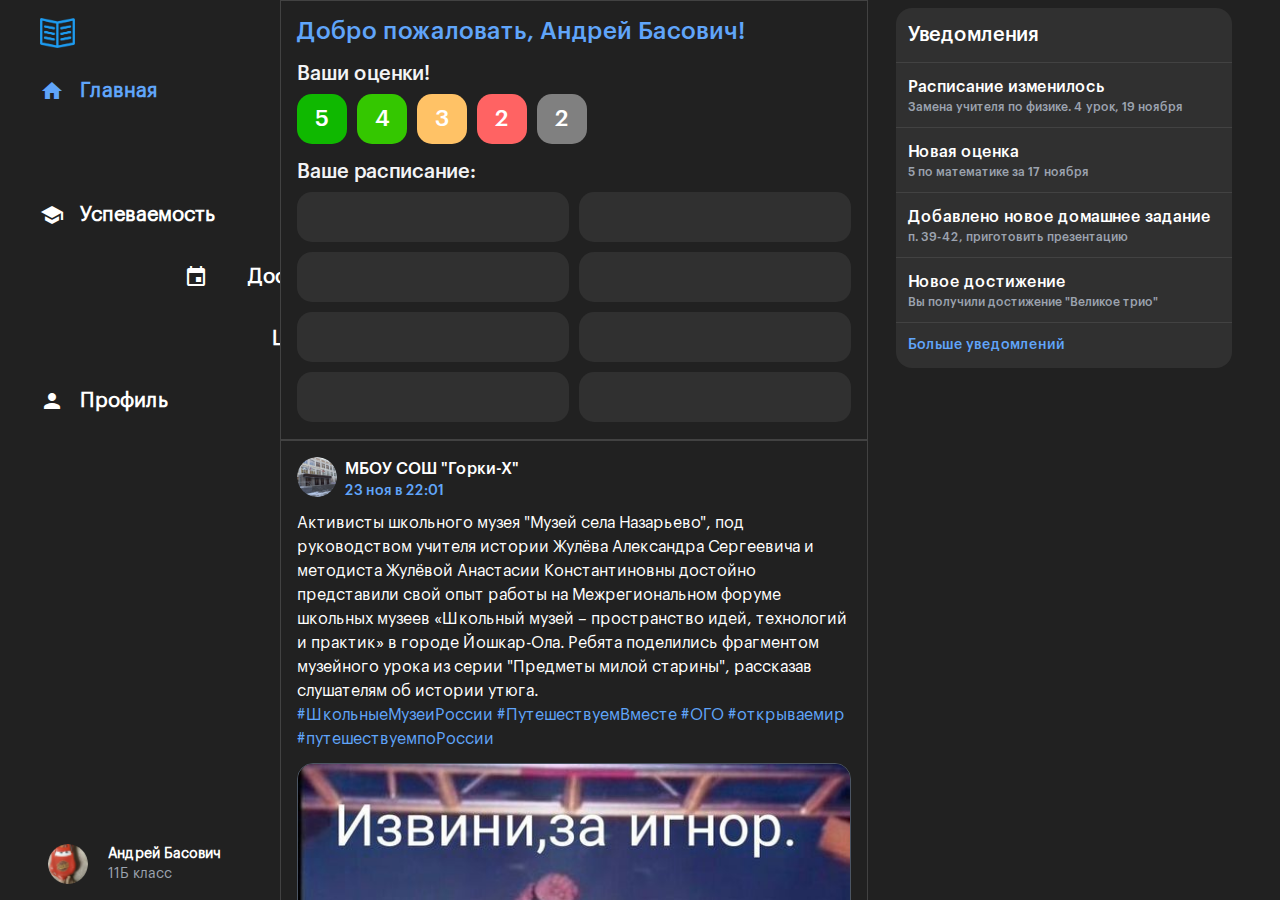
==== index.html @ d778cf20 "Add files via upload" ====
<!DOCTYPE html>
<html lang="en" class="dark">

<head>
  <meta charset="UTF-8">
  <meta http-equiv="X-UA-Compatible" content="IE=edge">
  <meta name="viewport" content="width=device-width, initial-scale=1.0">
  <title>Школьный портал</title>
  <link rel="stylesheet" href="https://cdnjs.cloudflare.com/ajax/libs/font-awesome/6.1.2/css/all.min.css"
    integrity="sha512-1sCRPdkRXhBV2PBLUdRb4tMg1w2YPf37qatUFeS7zlBy7jJI8Lf4VHwWfZZfpXtYSLy85pkm9GaYVYMfw5BC1A=="
    crossorigin="anonymous" referrerpolicy="no-referrer" />
    <link rel="stylesheet" href="dist.css">
    <link rel="stylesheet" href="style.css">
    <link rel="preconnect" href="https://fonts.googleapis.com">
    <link href="https://fonts.googleapis.com/icon?family=Material+Icons" rel="stylesheet" />
<link rel="preconnect" href="https://fonts.gstatic.com" crossorigin>
<link href="https://fonts.googleapis.com/css2?family=Montserrat:ital,wght@0,100..900;1,100..900&display=swap" rel="stylesheet">
</head>

<body class="bg-white dark:bg-dim-900">
  <!-- Container -->
  <div class="container mx-auto h-screen flex xl:max-w-[1200px]">
    <!-- Left -->
    <div class="xl:w-1/5 w-20 h-full flex flex-col xl:pr-4 fontsize20 font-r">
      <!-- Logo -->
      <a href="" class="link-active  my-2">
        <img src="images/LogoSchool.png" class="logotypeschool"></img>
      </a>
      <!-- Nav -->
      <nav class="mt-5">
        <a href="" class="link-active mb-8">
          <span class="material-icons"> home </span>
          <span class="icon">Главная</span>
        </a>
        <a href="" class="link mb-8">
          <span class="material-icons">
            calendar_month
            </span>
          <span class="icon">Расписание</span>
        </a>
        <a href="" class="link mb-8">
          <span class="material-icons"> school </span>
          <span class="icon">Успеваемость</span>
        </a>
        <a href="" class="link mb-8">
          <span class="material-icons">
            emoji_events
            </span>
          <span class="icon">Достижения</span>
        </a>
        <a href="" class="link mb-8">
          <span class="material-icons">
            apartment
            </span>
          <span class="icon">Школа</span>
        </a>
        <a href="" class="link mb-8">
          <span class="material-icons">
            person
            </span>
          <span class="icon">Профиль</span>
        </a>
      </nav>
      <!-- User -->
      <div class="w-14 xl:w-full mx-auto mt-auto flex  justify-between mb-2 rounded-full p-2 cursor-pointer ">
        <img class="w-10 h-10 rounded-full"
          src="images/Лого типа.png" alt="" />
        <div class="hidden xl:flex flex-col">
          <h4 class="text-gray-800 dark:text-white font-bold text-sm">Андрей Басович</h4>
          <p class="text-gray-400 text-sm">11Б класс     </p>
        </div>

        <i class="fa-solid fa-chevron-down text-xs hidden xl:flex items-center xl:ml-4  text-gray-800 dark:text-white">
        </i>

      </div>
    </div>
    <!-- End Left -->
    <!-- Middle -->
    <div class="w-full xl:w-1/2 h-screen overflow-y-auto">
      <!-- Sticky Header -->
      <div
        class=" justify-between items-center border px-4 py-3 top-0 bg-white dark:bg-dim-900  border-gray-200 dark:border-gray-200">
        <h4 class="text-gray-800 fontsize24 text-blue-400">
          Добро пожаловать, Андрей Басович!
        </h4>
        <h4 class="text-gray-800 dark:text-gray-100 yourgrades fontsize20">
          Ваши оценки!
        </h4>
        <div class="grades">
          <div class="rectangle-1">5</div>  
          <div class="rectangle-2">4</div>  
          <div class="rectangle-3">3</div>
          <div class="rectangle-4">2</div>
          <div class="rectangle-5">2</div>
        </div>
        <div class="yourrasp dark:text-gray-100 fontsize20">
          <h3 class="yourscedule">Ваше расписание:</h3>
          <div class="raspcontainer">
            <div class="flex cons">
              <div class="rasp"></div>
              <div class="rasp"></div>
            </div>
            <div class="flex cons">
              <div class="rasp"></div>
              <div class="rasp"></div>
            </div>
            <div class="flex cons">
              <div class="rasp"></div>
              <div class="rasp"></div>
            </div>
            <div class="flex cons">
              <div class="rasp"></div>
              <div class="rasp"></div>
            </div>
          </div>
        </div>
      </div>
      <!-- Tweet Box -->
      <!-- Show tweets -->
      <!-- Tweet -->
    
      <div class="border border-gray-200 dark:border-dim-200 cursor-pointer pb-4">
        <div class="flex p-4 pb-0">
          <img class="h-10 w-10 rounded-full "
              src="images/Лого школы.png" alt="" />
          <div>
            <p class="ml-2 font-m text-gray-800 dark:text-white">
              МБОУ СОШ "Горки-Х"
            <p class="ml-2 text-sm leading-5 text-blue-400">
              23 ноя в 22:01
            </p>
        </div>
        </div>
        <div class="pl-8 pr-4 postpaddingtop">
          <p class=" w-auto font-r text-gray-800 dark:text-white fontsize16 ">
            Активисты школьного музея "Музей села Назарьево", под руководством учителя истории Жулёва Александра Сергеевича и методиста Жулёвой Анастасии Константиновны достойно представили свой опыт работы на Межрегиональном форуме школьных музеев 
            «Школьный музей – пространство идей,  
            технологий и практик» в городе 
            Йошкар-Ола. Ребята поделились фрагментом музейного урока из серии "Предметы милой старины", рассказав слушателям об истории утюга. <br />
            
            <a href="#" class="text-blue-400">#ШкольныеМузеиРоссии #ПутешествуемВместе #ОГО #открываемир #путешествуемпоРоссии
            </a>
            <br />
          </p>
          <img class="rounded-2xl border border-gray-600 my-3 mr-2 w-full"
            src="images/f646badcb6a0fbba54b7467636c21732.jpg"
            alt="" />
          <div class="flex items-center w-full justify-between">
            <div
              class=" flex items-center dark:text-white text-xs text-gray-400  hover:text-blue-400 dark:hover:text-blue-400">
              <i class="fa-solid fa-comment mr-2 text-lg"></i>
              123
            </div>
            <div
              class=" flex items-center dark:text-white text-xs text-gray-400 hover:text-green-400 dark:hover:text-green-400  ">
              <i class="fa-solid fa-retweet mr-2 text-lg"></i>
              3 723
            </div>
            <div
              class=" flex items-center dark:text-white text-xs text-gray-400 hover:text-red-600 dark:hover:text-red-600">
              <i class="fa-solid fa-heart mr-2 text-lg"></i>
              15 304
            </div>
            <div
              class=" flex items-center dark:text-white text-xs text-gray-400  hover:text-blue-400 dark:hover:text-blue-400">
              <i class="fa-solid fa-share mr-2 text-lg"></i>
            </div>
          </div>
        </div>
      </div>

      <div class="border border-gray-200 dark:border-dim-200 cursor-pointer pb-4">
        <div class="flex p-4 pb-0">
          <img class="h-10 w-10 rounded-full "
              src="images/Лого школы.png" alt="" />
          <div>
            <p class="ml-2 font-m text-gray-800 dark:text-white">
              МБОУ СОШ "Горки-Х"
            <p class="ml-2 text-sm leading-5 text-blue-400">
              23 ноя в 22:01
            </p>
        </div>
        </div>
        <div class="pl-8 pr-4 postpaddingtop">
          <p class=" w-auto font-r text-gray-800 dark:text-white fontsize14 ">
            Активисты школьного музея "Музей села Назарьево", под руководством учителя истории Жулёва Александра Сергеевича и методиста Жулёвой Анастасии Константиновны достойно представили свой опыт работы на Межрегиональном форуме школьных музеев 
            «Школьный музей – пространство идей,  
            технологий и практик» в городе 
            Йошкар-Ола. Ребята поделились фрагментом музейного урока из серии "Предметы милой старины", рассказав слушателям об истории утюга. <br />
            
            <a href="#" class="text-blue-400">#ШкольныеМузеиРоссии #ПутешествуемВместе #ОГО #открываемир #путешествуемпоРоссии
            </a>
            <br />
          </p>
          <img class="rounded-2xl border border-gray-600 my-3 mr-2 w-full"
            src="images/f646badcb6a0fbba54b7467636c21732.jpg"
            alt="" />
          <div class="flex items-center w-full justify-between">
            <div
              class=" flex items-center dark:text-white text-xs text-gray-400  hover:text-blue-400 dark:hover:text-blue-400">
              <i class="fa-solid fa-comment mr-2 text-lg"></i>
              123
            </div>
            <div
              class=" flex items-center dark:text-white text-xs text-gray-400 hover:text-green-400 dark:hover:text-green-400  ">
              <i class="fa-solid fa-retweet mr-2 text-lg"></i>
              3 723
            </div>
            <div
              class=" flex items-center dark:text-white text-xs text-gray-400 hover:text-red-600 dark:hover:text-red-600">
              <i class="fa-solid fa-heart mr-2 text-lg"></i>
              15 304
            </div>
            <div
              class=" flex items-center dark:text-white text-xs text-gray-400  hover:text-blue-400 dark:hover:text-blue-400">
              <i class="fa-solid fa-share mr-2 text-lg"></i>
            </div>
          </div>
        </div>
      </div>
    
      <!-- Spinner -->
      <div class=" p-4 border border-gray-200 dark:border-gray-200">
        <svg class="w-8 h-8 mx-auto animate-spin-fast ">
          <circle cx="16" cy="16" fill="none" r="14" stroke-width="4" style="stroke: rgb(29, 161, 242); opacity: 0.2">
          </circle>
          <circle cx="16" cy="16" fill="none" r="14" stroke-width="4" style="
                  stroke: rgb(29, 161, 242);
                  stroke-dasharray: 80;
                  stroke-dashoffset: 60;">
          </circle>
        </svg>
      </div>
    </div>

    <!-- Right -->
    <div class="hidden w-[30%] xl:block marginuve ">
      <!-- Search -->
      <div class="bg-gray-50 dark:bg-dim-700 rounded-2xl m-2">
        <h3 class="text-gray-900 dark:text-white font-m p-3 border-b border-gray-200 dark:border-dim-200 fontsize20">
          Уведомления
        </h3>
        <div class="p-3 border-b border-gray-200 dark:border-dim-200">
          <h4 class="font-m text-gray-800 dark:text-white">
            Расписание изменилось
          </h4>
          <p class="text-xs text-gray-400">Замена учителя по физике. 4 урок, 19 ноября</p>
        </div>
        <div class="p-3 border-b border-gray-200 dark:border-dim-200">
          <h4 class="font-m text-gray-800 dark:text-white">
            Новая оценка
          </h4>
          <p class="text-xs text-gray-400">5 по математике за 17 ноября</p>
        </div>
        <div class="p-3 border-b border-gray-200 dark:border-dim-200">
          <h4 class="font-m text-gray-800 dark:text-white">
            Добавлено новое домашнее задание
          </h4>
          <p class="text-xs text-gray-400">п. 39-42, приготовить презентацию</p>
        </div>
        <div class="p-3 border-b border-gray-200 dark:border-dim-200">
          <h4 class="font-m text-gray-800 dark:text-white">
            Новое достижение
          </h4>
          <p class="text-xs text-gray-400">Вы получили достижение "Великое трио"</p>
        </div>
        <div class="text-blue-400 fontsize14 p-3 cursor-pointer">
          Больше уведомлений
        </div>
      </div>
      <!-- Who to follow  -->
      
    </div>

  </div>
</body>

</html>
---- dist.css ----
/*
! tailwindcss v3.1.8 | MIT License | https://tailwindcss.com
*/

/*
1. Prevent padding and border from affecting element width. (https://github.com/mozdevs/cssremedy/issues/4)
2. Allow adding a border to an element by just adding a border-width. (https://github.com/tailwindcss/tailwindcss/pull/116)
*/

*,
::before,
::after {
  box-sizing: border-box;
  /* 1 */
  border-width: 0;
  /* 2 */
  border-style: solid;
  /* 2 */
  border-color: #e5e7eb;
  /* 2 */
}

::before,
::after {
  --tw-content: '';
}

/*
1. Use a consistent sensible line-height in all browsers.
2. Prevent adjustments of font size after orientation changes in iOS.
3. Use a more readable tab size.
4. Use the user's configured `sans` font-family by default.
*/
@font-face {
  font-family: GraphikLCG-Medium; /* Гарнитура шрифта */
  src: url(fonts/GraphikLCG-Medium.ttf);
}
@font-face {
  font-family: GraphikLCG-Regular; /* Гарнитура шрифта */
  src: url(fonts/GraphikLCG-Regular.ttf);
}
@font-face {
  font-family: GraphikLCG-Light; /* Гарнитура шрифта */
  src: url(fonts/GraphikLCG-Light.ttf);
}
@font-face {
  font-family: GraphikLCG-Bold; /* Гарнитура шрифта */
  src: url(fonts/GraphikLCG-Bold.ttf);
}

.font-b {
  font-family: GraphikLCG-Bold;
}
.font-l {
  font-family: GraphikLCG-Light;
}
.font-m {
  font-family: GraphikLCG-Medium;
}
.font-r {
  font-family: GraphikLCG-Regular;
}


html {
  line-height: 1.5;
  /* 1 */
  -webkit-text-size-adjust: 100%;
  /* 2 */
  -moz-tab-size: 4;
  /* 3 */
  -o-tab-size: 4;
     tab-size: 4;
  /* 3 */
  font-family: GraphikLCG-Medium;
  /* 4 */
}

/*
1. Remove the margin in all browsers.
2. Inherit line-height from `html` so users can set them as a class directly on the `html` element.
*/

body {
  margin: 0;
  /* 1 */
  line-height: inherit;
  /* 2 */
}

/*
1. Add the correct height in Firefox.
2. Correct the inheritance of border color in Firefox. (https://bugzilla.mozilla.org/show_bug.cgi?id=190655)
3. Ensure horizontal rules are visible by default.
*/

hr {
  height: 0;
  /* 1 */
  color: inherit;
  /* 2 */
  border-top-width: 1px;
  /* 3 */
}

/*
Add the correct text decoration in Chrome, Edge, and Safari.
*/

abbr:where([title]) {
  -webkit-text-decoration: underline dotted;
          text-decoration: underline dotted;
}

/*
Remove the default font size and weight for headings.
*/

h1,
h2,
h3,
h4,
h5,
h6 {
  font-size: inherit;
  font-weight: inherit;
}

/*
Reset links to optimize for opt-in styling instead of opt-out.
*/

a {
  color: inherit;
  text-decoration: inherit;
}

/*
Add the correct font weight in Edge and Safari.
*/

b,
strong {
  font-weight: bolder;
}

/*
1. Use the user's configured `mono` font family by default.
2. Correct the odd `em` font sizing in all browsers.
*/

code,
kbd,
samp,
pre {
  font-family: ui-monospace, SFMono-Regular, Menlo, Monaco, Consolas, "Liberation Mono", "Courier New", monospace;
  /* 1 */
  font-size: 1em;
  /* 2 */
}

/*
Add the correct font size in all browsers.
*/

small {
  font-size: 80%;
}

/*
Prevent `sub` and `sup` elements from affecting the line height in all browsers.
*/

sub,
sup {
  font-size: 75%;
  line-height: 0;
  position: relative;
  vertical-align: baseline;
}

sub {
  bottom: -0.25em;
}

sup {
  top: -0.5em;
}

/*
1. Remove text indentation from table contents in Chrome and Safari. (https://bugs.chromium.org/p/chromium/issues/detail?id=999088, https://bugs.webkit.org/show_bug.cgi?id=201297)
2. Correct table border color inheritance in all Chrome and Safari. (https://bugs.chromium.org/p/chromium/issues/detail?id=935729, https://bugs.webkit.org/show_bug.cgi?id=195016)
3. Remove gaps between table borders by default.
*/

table {
  text-indent: 0;
  /* 1 */
  border-color: inherit;
  /* 2 */
  border-collapse: collapse;
  /* 3 */
}

/*
1. Change the font styles in all browsers.
2. Remove the margin in Firefox and Safari.
3. Remove default padding in all browsers.
*/

button,
input,
optgroup,
select,
textarea {
  font-family: inherit;
  /* 1 */
  font-size: 100%;
  /* 1 */
  font-weight: inherit;
  /* 1 */
  line-height: inherit;
  /* 1 */
  color: inherit;
  /* 1 */
  margin: 0;
  /* 2 */
  padding: 0;
  /* 3 */
}

/*
Remove the inheritance of text transform in Edge and Firefox.
*/

button,
select {
  text-transform: none;
}

/*
1. Correct the inability to style clickable types in iOS and Safari.
2. Remove default button styles.
*/

button,
[type='button'],
[type='reset'],
[type='submit'] {
  -webkit-appearance: button;
  /* 1 */
  background-color: transparent;
  /* 2 */
  background-image: none;
  /* 2 */
}

/*
Use the modern Firefox focus style for all focusable elements.
*/

:-moz-focusring {
  outline: auto;
}

/*
Remove the additional `:invalid` styles in Firefox. (https://github.com/mozilla/gecko-dev/blob/2f9eacd9d3d995c937b4251a5557d95d494c9be1/layout/style/res/forms.css#L728-L737)
*/

:-moz-ui-invalid {
  box-shadow: none;
}

/*
Add the correct vertical alignment in Chrome and Firefox.
*/

progress {
  vertical-align: baseline;
}

/*
Correct the cursor style of increment and decrement buttons in Safari.
*/

::-webkit-inner-spin-button,
::-webkit-outer-spin-button {
  height: auto;
}

/*
1. Correct the odd appearance in Chrome and Safari.
2. Correct the outline style in Safari.
*/

[type='search'] {
  -webkit-appearance: textfield;
  /* 1 */
  outline-offset: -2px;
  /* 2 */
}

/*
Remove the inner padding in Chrome and Safari on macOS.
*/

::-webkit-search-decoration {
  -webkit-appearance: none;
}

/*
1. Correct the inability to style clickable types in iOS and Safari.
2. Change font properties to `inherit` in Safari.
*/

::-webkit-file-upload-button {
  -webkit-appearance: button;
  /* 1 */
  font: inherit;
  /* 2 */
}

/*
Add the correct display in Chrome and Safari.
*/

summary {
  display: list-item;
}

/*
Removes the default spacing and border for appropriate elements.
*/

blockquote,
dl,
dd,
h1,
h2,
h3,
h4,
h5,
h6,
hr,
figure,
p,
pre {
  margin: 0;
}

fieldset {
  margin: 0;
  padding: 0;
}

legend {
  padding: 0;
}

ol,
ul,
menu {
  list-style: none;
  margin: 0;
  padding: 0;
}

/*
Prevent resizing textareas horizontally by default.
*/

textarea {
  resize: vertical;
}

/*
1. Reset the default placeholder opacity in Firefox. (https://github.com/tailwindlabs/tailwindcss/issues/3300)
2. Set the default placeholder color to the user's configured gray 400 color.
*/

input::-moz-placeholder, textarea::-moz-placeholder {
  opacity: 1;
  /* 1 */
  color: #9ca3af;
  /* 2 */
}

input::placeholder,
textarea::placeholder {
  opacity: 1;
  /* 1 */
  color: #9ca3af;
  /* 2 */
}

/*
Set the default cursor for buttons.
*/

button,
[role="button"] {
  cursor: pointer;
}

/*
Make sure disabled buttons don't get the pointer cursor.
*/

:disabled {
  cursor: default;
}

/*
1. Make replaced elements `display: block` by default. (https://github.com/mozdevs/cssremedy/issues/14)
2. Add `vertical-align: middle` to align replaced elements more sensibly by default. (https://github.com/jensimmons/cssremedy/issues/14#issuecomment-634934210)
   This can trigger a poorly considered lint error in some tools but is included by design.
*/

img,
svg,
video,
canvas,
audio,
iframe,
embed,
object {
  display: block;
  /* 1 */
  vertical-align: middle;
  /* 2 */
}

/*
Constrain images and videos to the parent width and preserve their intrinsic aspect ratio. (https://github.com/mozdevs/cssremedy/issues/14)
*/

img,
video {
  max-width: 100%;
  height: auto;
}

*, ::before, ::after {
  --tw-border-spacing-x: 0;
  --tw-border-spacing-y: 0;
  --tw-translate-x: 0;
  --tw-translate-y: 0;
  --tw-rotate: 0;
  --tw-skew-x: 0;
  --tw-skew-y: 0;
  --tw-scale-x: 1;
  --tw-scale-y: 1;
  --tw-pan-x:  ;
  --tw-pan-y:  ;
  --tw-pinch-zoom:  ;
  --tw-scroll-snap-strictness: proximity;
  --tw-ordinal:  ;
  --tw-slashed-zero:  ;
  --tw-numeric-figure:  ;
  --tw-numeric-spacing:  ;
  --tw-numeric-fraction:  ;
  --tw-ring-inset:  ;
  --tw-ring-offset-width: 0px;
  --tw-ring-offset-color: #fff;
  --tw-ring-color: rgb(59 130 246 / 0.5);
  --tw-ring-offset-shadow: 0 0 #0000;
  --tw-ring-shadow: 0 0 #0000;
  --tw-shadow: 0 0 #0000;
  --tw-shadow-colored: 0 0 #0000;
  --tw-blur:  ;
  --tw-brightness:  ;
  --tw-contrast:  ;
  --tw-grayscale:  ;
  --tw-hue-rotate:  ;
  --tw-invert:  ;
  --tw-saturate:  ;
  --tw-sepia:  ;
  --tw-drop-shadow:  ;
  --tw-backdrop-blur:  ;
  --tw-backdrop-brightness:  ;
  --tw-backdrop-contrast:  ;
  --tw-backdrop-grayscale:  ;
  --tw-backdrop-hue-rotate:  ;
  --tw-backdrop-invert:  ;
  --tw-backdrop-opacity:  ;
  --tw-backdrop-saturate:  ;
  --tw-backdrop-sepia:  ;
}

::-webkit-backdrop {
  --tw-border-spacing-x: 0;
  --tw-border-spacing-y: 0;
  --tw-translate-x: 0;
  --tw-translate-y: 0;
  --tw-rotate: 0;
  --tw-skew-x: 0;
  --tw-skew-y: 0;
  --tw-scale-x: 1;
  --tw-scale-y: 1;
  --tw-pan-x:  ;
  --tw-pan-y:  ;
  --tw-pinch-zoom:  ;
  --tw-scroll-snap-strictness: proximity;
  --tw-ordinal:  ;
  --tw-slashed-zero:  ;
  --tw-numeric-figure:  ;
  --tw-numeric-spacing:  ;
  --tw-numeric-fraction:  ;
  --tw-ring-inset:  ;
  --tw-ring-offset-width: 0px;
  --tw-ring-offset-color: #fff;
  --tw-ring-color: rgb(59 130 246 / 0.5);
  --tw-ring-offset-shadow: 0 0 #0000;
  --tw-ring-shadow: 0 0 #0000;
  --tw-shadow: 0 0 #0000;
  --tw-shadow-colored: 0 0 #0000;
  --tw-blur:  ;
  --tw-brightness:  ;
  --tw-contrast:  ;
  --tw-grayscale:  ;
  --tw-hue-rotate:  ;
  --tw-invert:  ;
  --tw-saturate:  ;
  --tw-sepia:  ;
  --tw-drop-shadow:  ;
  --tw-backdrop-blur:  ;
  --tw-backdrop-brightness:  ;
  --tw-backdrop-contrast:  ;
  --tw-backdrop-grayscale:  ;
  --tw-backdrop-hue-rotate:  ;
  --tw-backdrop-invert:  ;
  --tw-backdrop-opacity:  ;
  --tw-backdrop-saturate:  ;
  --tw-backdrop-sepia:  ;
}

::backdrop {
  --tw-border-spacing-x: 0;
  --tw-border-spacing-y: 0;
  --tw-translate-x: 0;
  --tw-translate-y: 0;
  --tw-rotate: 0;
  --tw-skew-x: 0;
  --tw-skew-y: 0;
  --tw-scale-x: 1;
  --tw-scale-y: 1;
  --tw-pan-x:  ;
  --tw-pan-y:  ;
  --tw-pinch-zoom:  ;
  --tw-scroll-snap-strictness: proximity;
  --tw-ordinal:  ;
  --tw-slashed-zero:  ;
  --tw-numeric-figure:  ;
  --tw-numeric-spacing:  ;
  --tw-numeric-fraction:  ;
  --tw-ring-inset:  ;
  --tw-ring-offset-width: 0px;
  --tw-ring-offset-color: #fff;
  --tw-ring-color: rgb(59 130 246 / 0.5);
  --tw-ring-offset-shadow: 0 0 #0000;
  --tw-ring-shadow: 0 0 #0000;
  --tw-shadow: 0 0 #0000;
  --tw-shadow-colored: 0 0 #0000;
  --tw-blur:  ;
  --tw-brightness:  ;
  --tw-contrast:  ;
  --tw-grayscale:  ;
  --tw-hue-rotate:  ;
  --tw-invert:  ;
  --tw-saturate:  ;
  --tw-sepia:  ;
  --tw-drop-shadow:  ;
  --tw-backdrop-blur:  ;
  --tw-backdrop-brightness:  ;
  --tw-backdrop-contrast:  ;
  --tw-backdrop-grayscale:  ;
  --tw-backdrop-hue-rotate:  ;
  --tw-backdrop-invert:  ;
  --tw-backdrop-opacity:  ;
  --tw-backdrop-saturate:  ;
  --tw-backdrop-sepia:  ;
}

.container {
  width: 100%;
}

@media (min-width: 640px) {
  .container {
    max-width: 640px;
  }
}

@media (min-width: 768px) {
  .container {
    max-width: 768px;
  }
}

@media (min-width: 1024px) {
  .container {
    max-width: 1024px;
  }
}

@media (min-width: 1280px) {
  .container {
    max-width: 1280px;
  }
}

@media (min-width: 1536px) {
  .container {
    max-width: 1536px;
  }
}

.link-active {
  display: flex;
  align-items: center;
  justify-content: center;
  --tw-text-opacity: 1;
  color: rgb(96 165 250 / var(--tw-text-opacity));
}

@media (min-width: 1280px) {
  .link-active {
    justify-content: flex-start;
  }
}

.link {
  display: flex;
  align-items: center;
  justify-content: center;
  --tw-text-opacity: 1;
  color: rgb(31 41 55 / var(--tw-text-opacity));
  transition-property: color, background-color, border-color, fill, stroke, opacity, box-shadow, transform, filter, -webkit-text-decoration-color, -webkit-backdrop-filter;
  transition-property: color, background-color, border-color, text-decoration-color, fill, stroke, opacity, box-shadow, transform, filter, backdrop-filter;
  transition-property: color, background-color, border-color, text-decoration-color, fill, stroke, opacity, box-shadow, transform, filter, backdrop-filter, -webkit-text-decoration-color, -webkit-backdrop-filter;
  transition-duration: 300ms;
  transition-timing-function: cubic-bezier(0.4, 0, 0.2, 1);
}

.link:hover {
  --tw-text-opacity: 1;
  color: rgb(96 165 250 / var(--tw-text-opacity));
}

.dark .link {
  --tw-text-opacity: 1;
  color: rgb(255 255 255 / var(--tw-text-opacity));
}

.dark .link:hover {
  --tw-text-opacity: 1;
  color: rgb(96 165 250 / var(--tw-text-opacity));
}

@media (min-width: 1280px) {
  .link {
    justify-content: flex-start;
  }
}

.icon {
  display: none;
  font-weight: 700;
}

@media (min-width: 1280px) {
  .icon {
    margin-left: 1rem;
    display: block;
  }
}

.absolute {
  position: absolute;
}

.relative {
  position: relative;
}

.sticky {
  position: -webkit-sticky;
  position: sticky;
}

.top-0 {
  top: 0px;
}

.left-4 {
  left: 1rem;
}

.top-1\/2 {
  top: 50%;
}

.m-2 {
  margin: 0.5rem;
}

.mx-auto {
  margin-left: auto;
  margin-right: auto;
}

.my-2 {
  margin-top: 0.5rem;
  margin-bottom: 0.5rem;
}

.my-3 {
  margin-top: 0.75rem;
  margin-bottom: 0.75rem;
}

.mt-5 {
  margin-top: 1.25rem;
}

.mb-8 {
  margin-bottom: 2rem;
}

.mt-auto {
  margin-top: auto;
}

.mb-2 {
  margin-bottom: 0.5rem;
}

.ml-auto {
  margin-left: auto;
}

.mr-1 {
  margin-right: 0.25rem;
}

.ml-2 {
  margin-left: 0.5rem;
}

.ml-1 {
  margin-left: 0.25rem;
}

.mr-2 {
  margin-right: 0.5rem;
}

.mb-5 {
  margin-bottom: 1.25rem;
}

.block {
  display: block;
}

.flex {
  display: flex;
}

.hidden {
  display: none;
}

.h-screen {
  height: 100vh;
}

.h-full {
  height: 100%;
}

.h-11 {
  height: 2.75rem;
}

.h-10 {
  height: 2.5rem;
}

.h-16 {
  height: 4rem;
}

.h-9 {
  height: 2.25rem;
}

.h-8 {
  height: 2rem;
}

.h-12 {
  height: 3rem;
}

.h-4 {
  height: 1rem;
}

.w-20 {
  width: 5rem;
}

.w-11 {
  width: 2.75rem;
}

.w-14 {
  width: 3.5rem;
}

.w-10 {
  width: 2.5rem;
}

.w-full {
  width: 100%;
}

.w-9 {
  width: 2.25rem;
}

.w-auto {
  width: auto;
}

.w-8 {
  width: 2rem;
}

.w-\[30\%\] {
  width: 30%;
}

.w-12 {
  width: 3rem;
}

.w-5\/6 {
  width: 83.333333%;
}

.w-3\/4 {
  width: 75%;
}

.w-4\/6 {
  width: 66.666667%;
}

.flex-1 {
  flex: 1 1 0%;
}

.flex-shrink-0 {
  flex-shrink: 0;
}

.shrink-0 {
  flex-shrink: 0;
}

.-translate-y-1\/2 {
  --tw-translate-y: -50%;
  transform: translate(var(--tw-translate-x), var(--tw-translate-y)) rotate(var(--tw-rotate)) skewX(var(--tw-skew-x)) skewY(var(--tw-skew-y)) scaleX(var(--tw-scale-x)) scaleY(var(--tw-scale-y));
}

@-webkit-keyframes spin {
  to {
    transform: rotate(360deg);
  }
}

@keyframes spin {
  to {
    transform: rotate(360deg);
  }
}

.animate-spin-fast {
  -webkit-animation: spin 0.5s linear infinite;
          animation: spin 0.5s linear infinite;
}

@-webkit-keyframes pulse {
  50% {
    opacity: .5;
  }
}

@keyframes pulse {
  50% {
    opacity: .5;
  }
}

.animate-pulse {
  -webkit-animation: pulse 2s cubic-bezier(0.4, 0, 0.6, 1) infinite;
          animation: pulse 2s cubic-bezier(0.4, 0, 0.6, 1) infinite;
}

.cursor-pointer {
  cursor: pointer;
}

.resize-none {
  resize: none;
}

.flex-col {
  flex-direction: column;
}

.items-center {
  align-items: center;
}

.justify-center {
  justify-content: center;
}

.justify-between {
  justify-content: space-between;
}

.gap-x-4 {
  -moz-column-gap: 1rem;
       column-gap: 1rem;
}

.space-y-2 > :not([hidden]) ~ :not([hidden]) {
  --tw-space-y-reverse: 0;
  margin-top: calc(0.5rem * calc(1 - var(--tw-space-y-reverse)));
  margin-bottom: calc(0.5rem * var(--tw-space-y-reverse));
}

.overflow-y-auto {
  overflow-y: auto;
}

.rounded-full {
  border-radius: 9999px;
}

.rounded-2xl {
  border-radius: 1rem;
}

.rounded {
  border-radius: 0.25rem;
}

.border {
  border-width: 1px;
}

.border-2 {
  border-width: 2px;
}

.border-b {
  border-bottom-width: 1px;
}

.border-t {
  border-top-width: 1px;
}

.border-gray-200 {
  --tw-border-opacity: 1;
  border-color: #424242;
}

.border-gray-600 {
  --tw-border-opacity: 1;
  border-color: rgb(75 85 99 / var(--tw-border-opacity));
}

.border-blue-400 {
  --tw-border-opacity: 1;
  border-color: rgb(96 165 250 / var(--tw-border-opacity));
}

.bg-white {
  --tw-bg-opacity: 1;
  background-color: rgb(255 255 255 / var(--tw-bg-opacity));
}

.bg-blue-400 {
  --tw-bg-opacity: 1;
  background-color: rgb(96 165 250 / var(--tw-bg-opacity));
}

.bg-transparent {
  background-color: transparent;
}

.bg-gray-50 {
  --tw-bg-opacity: 1;
  background-color: rgb(249 250 251 / var(--tw-bg-opacity));
}

.bg-gray-200 {
  --tw-bg-opacity: 1;
  background-color: rgb(229 231 235 / var(--tw-bg-opacity));
}

.bg-gray-400 {
  --tw-bg-opacity: 1;
  background-color: rgb(156 163 175 / var(--tw-bg-opacity));
}

.p-2 {
  padding: 0.5rem;
}

.p-4 {
  padding: 1rem;
}

.p-6 {
  padding: 1.5rem;
}

.p-3 {
  padding: 0.75rem;
}

.p-5 {
  padding: 1.25rem;
}

.px-4 {
  padding-left: 1rem;
  padding-right: 1rem;
}

.py-3 {
  padding-top: 0.75rem;
  padding-bottom: 0.75rem;
}

.px-6 {
  padding-left: 1.5rem;
  padding-right: 1.5rem;
}

.py-4 {
  padding-top: 1rem;
  padding-bottom: 1rem;
}

.py-2 {
  padding-top: 0.5rem;
  padding-bottom: 0.5rem;
}

.py-1 {
  padding-top: 0.25rem;
  padding-bottom: 0.25rem;
}

.pb-3 {
  padding-bottom: 0.75rem;
}

.pb-4 {
  padding-bottom: 1rem;
}

.pb-0 {
  padding-bottom: 0px;
}

.pl-8 {
  padding-left: 1rem;
}

.pr-4 {
  padding-right: 1rem;
}

.pl-12 {
  padding-left: 3rem;
}

.text-center {
  text-align: center;
}

.text-4xl {
  font-size: 2.25rem;
  line-height: 2.5rem;
}

.text-xl {
  font-size: 1.25rem;
  line-height: 1.75rem;
}

.text-sm {
  font-size: 0.875rem;
  line-height: 1.25rem;
}

.text-xs {
  font-size: 0.75rem;
  line-height: 1rem;
}

.text-lg {
  font-size: 1.125rem;
  line-height: 1.75rem;
}

.text-2xl {
  font-size: 1.5rem;
  line-height: 2rem;
}

.font-bold {
  font-weight: 700;
}

.font-medium {
  font-weight: 500;
}

.font-normal {
  font-weight: 400;
}

.leading-5 {
  line-height: 1.25rem;
}

.text-white {
  --tw-text-opacity: 1;
  color: rgb(255 255 255 / var(--tw-text-opacity));
}

.text-gray-800 {
  --tw-text-opacity: 1;
  color: rgb(31 41 55 / var(--tw-text-opacity));
}

.text-gray-400 {
  --tw-text-opacity: 1;
  color: rgb(156 163 175 / var(--tw-text-opacity));
}

.text-blue-400 {
  --tw-text-opacity: 1;
  color: rgb(96 165 250 / var(--tw-text-opacity));
}

.text-gray-900 {
  --tw-text-opacity: 1;
  color: rgb(17 24 39 / var(--tw-text-opacity));
}

.text-gray-500 {
  --tw-text-opacity: 1;
  color: rgb(107 114 128 / var(--tw-text-opacity));
}

.text-gray-600 {
  --tw-text-opacity: 1;
  color: rgb(75 85 99 / var(--tw-text-opacity));
}

.text-gray-100 {
  --tw-text-opacity: 1;
  color: rgb(243 244 246 / var(--tw-text-opacity));
}

/* width */

::-webkit-scrollbar,
  .dark ::-webkit-scrollbar {
  width: 8px;
  height: 8px;
}

/* Track */

::-webkit-scrollbar-track {
  /* border-radius: 100vh; */
  background: #fff;
}

/* Handle */

::-webkit-scrollbar-thumb {
  background: #ccc;
  border: 2px solid #fff;
}

/* Track */

.dark ::-webkit-scrollbar-track {
  background: #374151;
}

/* Handle */

.dark ::-webkit-scrollbar-thumb {
  background: #6b7280;
  border: 2px solid #374151;
}

.hover\:text-blue-400:hover {
  --tw-text-opacity: 1;
  color: rgb(96 165 250 / var(--tw-text-opacity));
}

.hover\:text-green-400:hover {
  --tw-text-opacity: 1;
  color: rgb(74 222 128 / var(--tw-text-opacity));
}

.hover\:text-red-600:hover {
  --tw-text-opacity: 1;
  color: rgb(220 38 38 / var(--tw-text-opacity));
}

.focus\:outline-none:focus {
  outline: 2px solid transparent;
  outline-offset: 2px;
}

.dark .dark\:border-gray-700 {
  --tw-border-opacity: 1;
  border-color: rgb(55 65 81 / var(--tw-border-opacity));
}

.dark .dark\:border-dim-200 {
  --tw-border-opacity: 1;
  border-color: #424242;
}

.dark .dark\:border-dim-400 {
  --tw-border-opacity: 1;
  border-color: rgb(37 51 65 / var(--tw-border-opacity));
}

.dark .dark\:bg-dim-900 {
  --tw-bg-opacity: 1;
  background-color: rgb(33 33 33 / var(--tw-bg-opacity));
}

.dark .dark\:bg-dim-300 {
  --tw-bg-opacity: 1;
  background-color: rgb(32 46 58 / var(--tw-bg-opacity));
}

.dark .dark\:bg-dim-400 {
  --tw-bg-opacity: 1;
  background-color: rgb(37 51 65 / var(--tw-bg-opacity));
}

.dark .dark\:bg-dim-700 {
  --tw-bg-opacity: 1;
  background-color: rgb(48 48 48 / var(--tw-bg-opacity));
}

.dark .dark\:text-white {
  --tw-text-opacity: 1;
  color: rgb(255 255 255 / var(--tw-text-opacity));
}

.dark .dark\:text-gray-100 {
  --tw-text-opacity: 1;
  color: rgb(243 244 246 / var(--tw-text-opacity));
}

.dark .dark\:hover\:text-blue-400:hover {
  --tw-text-opacity: 1;
  color: rgb(96 165 250 / var(--tw-text-opacity));
}

.dark .dark\:hover\:text-green-400:hover {
  --tw-text-opacity: 1;
  color: rgb(74 222 128 / var(--tw-text-opacity));
}

.dark .dark\:hover\:text-red-600:hover {
  --tw-text-opacity: 1;
  color: rgb(220 38 38 / var(--tw-text-opacity));
}

@media (min-width: 1280px) {
  .xl\:ml-0 {
    margin-left: 0px;
  }

  .xl\:ml-4 {
    margin-left: 1rem;
  }

  .xl\:block {
    display: block;
  }

  .xl\:flex {
    display: flex;
  }

  .xl\:hidden {
    display: none;
  }

  .xl\:w-1\/5 {
    width: 20%;
  }

  .xl\:w-full {
    width: 100%;
  }

  .xl\:w-1\/2 {
    width: 50%;
  }

  .xl\:w-48 {
    width: 12rem;
  }

  .xl\:max-w-\[1200px\] {
    max-width: 1200px;
  }

  .xl\:pr-4 {
    padding-right: 1rem;
  }

  .xl\:pl-16 {
    padding-left: 4rem;
  }
}
.logotypeschool {
  width: 35px;
  height: 30px;
  margin-top: 10px;
}
.postpaddingtop {
  padding-top: 10px;
}
.fontsize14 {
  font-size: 14px;
}
.fontsize20 {
  font-size: 20px;
}
.fontsize16 {
  font-size: 16px;
}
.fontsize24 {
  font-size: 24px;
}
.fontsize12 {
  font-size: 12px;
}
.flexwrap {
  flex-direction: column;
}
.grades {
  display: flex;
  gap: 10px;
  vertical-align: middle;
  color: white;
  line-height: 50px;
  text-align: center;
  font-size: 23px;
}

/* стили прямоугольников */
.rectangle-1 {
  background-color: #0FB800;
  height: 50px;
  width: 50px;
  border-radius: 30%;
  text-align: center;
}

.rectangle-2 {
  background-color: #34C700;
  height: 50px;
  width: 50px;
  vertical-align: bottom;
  border-radius: 30%;
  text-align: center;
}
.rectangle-2 span {
  background-color: #34C700;
}

.rectangle-3 {
  background-color: #FFC266;
  height: 50px;
  width: 50px;
  border-radius: 30%;
}

.rectangle-4 {
  background-color: #FF6363;
  height: 50px;
  width: 50px;
  border-radius: 30%;
}

.rectangle-5 {
  background-color: #808080;
  height: 50px;
  width: 50px;
  border-radius: 30%;
}
.feedHeader {
  margin-top: 10px;
  color: white;
}
.yourgrades {
  margin-top: 10px;
  margin-bottom: 5px;
}
.yourrasp {
  margin-top: 13px;
  margin-bottom: 5px;
  flex-direction: column;
}
.yourraspdivs {
  margin-top: 13px;
  margin-bottom: 5px;
  flex-direction: column;
}
.rasp { 
  background-color: #303030;
  height: 50px;
  width: 350px;
  border-radius: 15px;
}

.raspcontainer { 
  display: flex;
  flex-direction: column;
  gap: 10px;
  
}
.cons { 
  gap: 10px;
}
.yourscedule {
  margin-bottom: 5px;
}
---- style.css ----
@tailwind base;
@tailwind components;
@tailwind utilities;

@layer components {
  .link-active {
    @apply flex  justify-center items-center xl:justify-start  text-blue-400;
  }
  .link {
    @apply flex items-center justify-center  xl:justify-start text-gray-800 dark:text-white hover:text-blue-400 dark:hover:text-blue-400  transition duration-300 ease-in-out;
  }
  .icon {
    @apply hidden xl:block xl:ml-4 font-bold;
  }
}
@layer utilities {
  /* width */
  ::-webkit-scrollbar,
  .dark ::-webkit-scrollbar {
    width: 8px;
    height: 8px;
  }

  /* Track */
  ::-webkit-scrollbar-track {
    /* border-radius: 100vh; */
    background: #fff;
  }

  /* Handle */
  ::-webkit-scrollbar-thumb {
    background: #ccc;
    border: 2px solid #fff;
  }

  /* Track */
  .dark ::-webkit-scrollbar-track {
    background: #374151;
  }

  /* Handle */
  .dark ::-webkit-scrollbar-thumb {
    background: #6b7280;
    border: 2px solid #374151;
  }
}
.marginuve {
  margin-left: 20px;

}
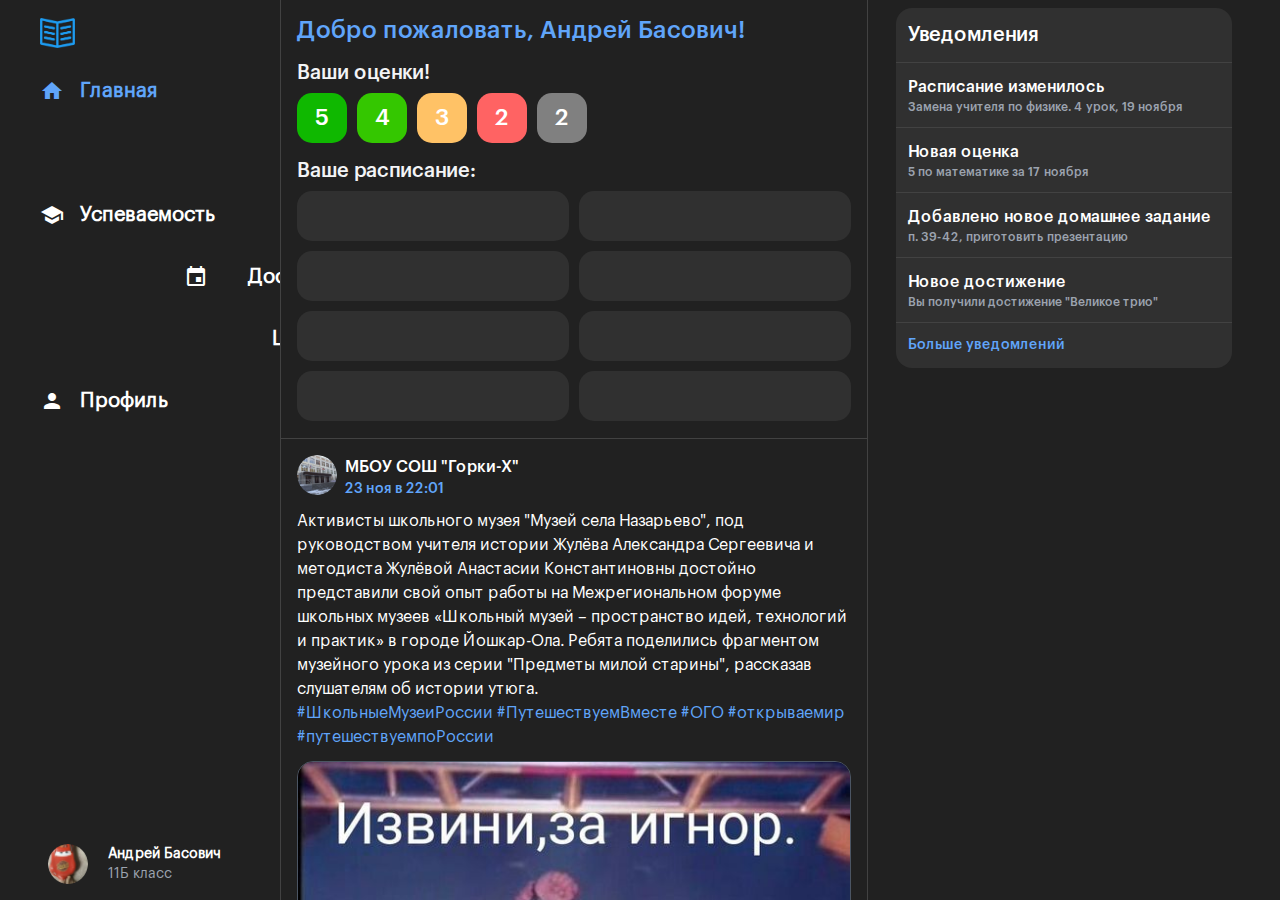
==== commit 3b1898bd: "Add files via upload" ====
--- a/index.html
+++ b/index.html
@@ -80,7 +80,7 @@
     <div class="w-full xl:w-1/2 h-screen overflow-y-auto">
       <!-- Sticky Header -->
       <div
-        class=" justify-between items-center border px-4 py-3 top-0 bg-white dark:bg-dim-900  border-gray-200 dark:border-gray-200">
+        class=" justify-between items-center hellocont px-4 py-3 top-0 bg-white dark:bg-dim-900 ">
         <h4 class="text-gray-800 fontsize24 text-blue-400">
           Добро пожаловать, Андрей Басович!
         </h4>
--- a/dist.css
+++ b/dist.css
@@ -1462,4 +1462,10 @@
 }
 .yourscedule {
   margin-bottom: 5px;
+}
+.hellocont {
+  border-right-width: 1px;
+  border-left-width: 1px;
+  border-color: #424242;
+  
 }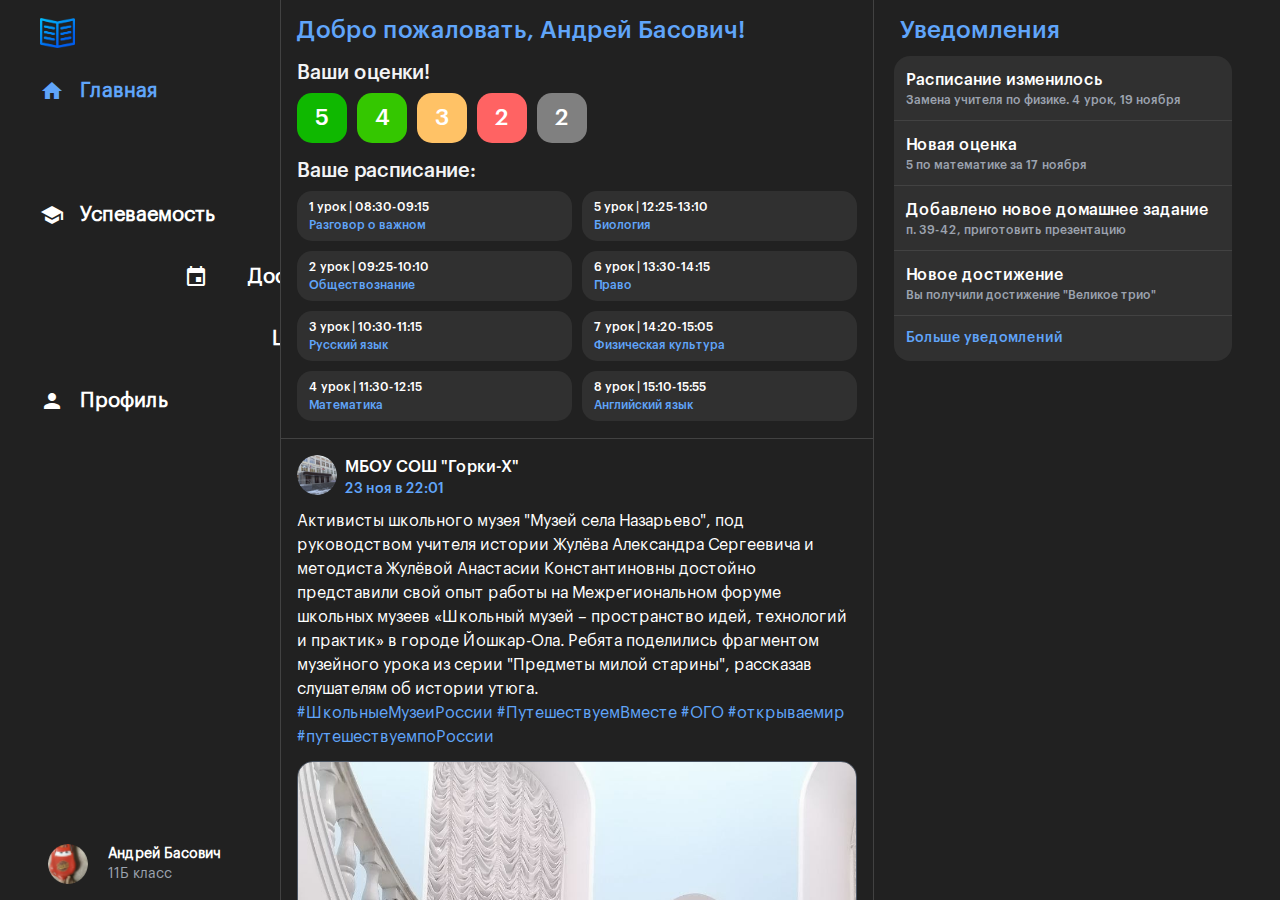
==== commit 4144073f: "Add files via upload" ====
--- a/index.html
+++ b/index.html
@@ -11,6 +11,7 @@
     crossorigin="anonymous" referrerpolicy="no-referrer" />
     <link rel="stylesheet" href="dist.css">
     <link rel="stylesheet" href="style.css">
+    <link rel="stylesheet" href="responsive.css">
     <link rel="preconnect" href="https://fonts.googleapis.com">
     <link href="https://fonts.googleapis.com/icon?family=Material+Icons" rel="stylesheet" />
 <link rel="preconnect" href="https://fonts.gstatic.com" crossorigin>
@@ -24,7 +25,7 @@
     <div class="xl:w-1/5 w-20 h-full flex flex-col xl:pr-4 fontsize20 font-r">
       <!-- Logo -->
       <a href="" class="link-active  my-2">
-        <img src="images/LogoSchool.png" class="logotypeschool"></img>
+        <img src="images/LogoSchool1.png" class="logotypeschool"></img>
       </a>
       <!-- Nav -->
       <nav class="mt-5">
@@ -98,20 +99,68 @@
           <h3 class="yourscedule">Ваше расписание:</h3>
           <div class="raspcontainer">
             <div class="flex cons">
-              <div class="rasp"></div>
-              <div class="rasp"></div>
-            </div>
-            <div class="flex cons">
-              <div class="rasp"></div>
-              <div class="rasp"></div>
-            </div>
-            <div class="flex cons">
-              <div class="rasp"></div>
-              <div class="rasp"></div>
-            </div>
-            <div class="flex cons">
-              <div class="rasp"></div>
-              <div class="rasp"></div>
+              <div class="rasp">
+                <p class="ml-3 text-gray-800 dark:text-white schedule1 fontsize16">
+                  1 урок | 08:30-09:15 
+                <p class="ml-3 text-blue-400 schedule2">
+                  Разговор о важном
+                </p>
+              </div>
+              <div class="rasp">
+                <p class="ml-3 text-gray-800 dark:text-white schedule1 fontsize16">
+                  5 урок | 12:25-13:10
+                <p class="ml-3 text-blue-400 schedule2">
+                  Биология
+                </p>
+              </div>
+            </div>
+            <div class="flex cons">
+              <div class="rasp">
+                <p class="ml-3 text-gray-800 dark:text-white schedule1 fontsize16">
+                  2 урок | 09:25-10:10  
+                <p class="ml-3 text-blue-400 schedule2">
+                  Обществознание
+                </p>
+              </div>
+              <div class="rasp">
+                <p class="ml-3 text-gray-800 dark:text-white schedule1 fontsize16">
+                  6 урок | 13:30-14:15 
+                <p class="ml-3 text-blue-400 schedule2">
+                  Право
+                </p>
+              </div>
+            </div>
+            <div class="flex cons">
+              <div class="rasp">
+                <p class="ml-3 text-gray-800 dark:text-white schedule1 fontsize16">
+                  3 урок | 10:30-11:15 
+                <p class="ml-3 text-blue-400 schedule2">
+                  Русский язык
+                </p>
+              </div>
+              <div class="rasp">
+                <p class="ml-3 text-gray-800 dark:text-white schedule1 fontsize16">
+                  7 урок | 14:20-15:05 
+                <p class="ml-3 text-blue-400 schedule2">
+                  Физическая культура
+                </p>
+              </div>
+            </div>
+            <div class="flex cons">
+              <div class="rasp">
+                <p class="ml-3 text-gray-800 dark:text-white schedule1 fontsize16">
+                  4 урок | 11:30-12:15 
+                <p class="ml-3 text-blue-400 schedule2">
+                  Математика
+                </p>
+              </div>
+              <div class="rasp">
+                <p class="ml-3 text-gray-800 dark:text-white schedule1 fontsize16">
+                  8 урок | 15:10-15:55 
+                <p class="ml-3 text-blue-400 schedule2">
+                  Английский язык
+                </p>
+              </div>
             </div>
           </div>
         </div>
@@ -144,28 +193,10 @@
             <br />
           </p>
           <img class="rounded-2xl border border-gray-600 my-3 mr-2 w-full"
-            src="images/f646badcb6a0fbba54b7467636c21732.jpg"
+            src="images/photo_2024-03-10_00-20-41.jpg"
             alt="" />
           <div class="flex items-center w-full justify-between">
-            <div
-              class=" flex items-center dark:text-white text-xs text-gray-400  hover:text-blue-400 dark:hover:text-blue-400">
-              <i class="fa-solid fa-comment mr-2 text-lg"></i>
-              123
-            </div>
-            <div
-              class=" flex items-center dark:text-white text-xs text-gray-400 hover:text-green-400 dark:hover:text-green-400  ">
-              <i class="fa-solid fa-retweet mr-2 text-lg"></i>
-              3 723
-            </div>
-            <div
-              class=" flex items-center dark:text-white text-xs text-gray-400 hover:text-red-600 dark:hover:text-red-600">
-              <i class="fa-solid fa-heart mr-2 text-lg"></i>
-              15 304
-            </div>
-            <div
-              class=" flex items-center dark:text-white text-xs text-gray-400  hover:text-blue-400 dark:hover:text-blue-400">
-              <i class="fa-solid fa-share mr-2 text-lg"></i>
-            </div>
+            
           </div>
         </div>
       </div>
@@ -178,44 +209,26 @@
             <p class="ml-2 font-m text-gray-800 dark:text-white">
               МБОУ СОШ "Горки-Х"
             <p class="ml-2 text-sm leading-5 text-blue-400">
-              23 ноя в 22:01
+              26 ноя в 0:21
             </p>
         </div>
         </div>
         <div class="pl-8 pr-4 postpaddingtop">
-          <p class=" w-auto font-r text-gray-800 dark:text-white fontsize14 ">
-            Активисты школьного музея "Музей села Назарьево", под руководством учителя истории Жулёва Александра Сергеевича и методиста Жулёвой Анастасии Константиновны достойно представили свой опыт работы на Межрегиональном форуме школьных музеев 
-            «Школьный музей – пространство идей,  
-            технологий и практик» в городе 
-            Йошкар-Ола. Ребята поделились фрагментом музейного урока из серии "Предметы милой старины", рассказав слушателям об истории утюга. <br />
+          <p class=" w-auto font-r text-gray-800 dark:text-white fontsize16 ">
+            Команда школьного музея на обратном пути с форума заглянула в один из старейших городов нашей большой России в город Чебоксары
+            Чебоксары – город с многовековой историей. В письменных источниках Чебоксары упоминаются с 1469 года, когда русские воины остановились здесь на своем пути в Казанское ханство.
+            Однако как населенный пункт он существовал значительно раньше. 
+            По данным археологических раскопок, на его месте с рубежа XIII - XIV веков существовало болгаро-чувашское поселение. <br />
             
-            <a href="#" class="text-blue-400">#ШкольныеМузеиРоссии #ПутешествуемВместе #ОГО #открываемир #путешествуемпоРоссии
+            <a href="#" class="text-blue-400">#ПознаемМирВместе #ДвижениеПервых #путешествуемпоРоссии #открываемирвместе #Одинцовскийгородскойокруг #познаемисториювдвижении #пороссиинаавто
             </a>
             <br />
           </p>
           <img class="rounded-2xl border border-gray-600 my-3 mr-2 w-full"
-            src="images/f646badcb6a0fbba54b7467636c21732.jpg"
+            src="images/photo_2023-11-26_00-21-54.jpg"
             alt="" />
           <div class="flex items-center w-full justify-between">
-            <div
-              class=" flex items-center dark:text-white text-xs text-gray-400  hover:text-blue-400 dark:hover:text-blue-400">
-              <i class="fa-solid fa-comment mr-2 text-lg"></i>
-              123
-            </div>
-            <div
-              class=" flex items-center dark:text-white text-xs text-gray-400 hover:text-green-400 dark:hover:text-green-400  ">
-              <i class="fa-solid fa-retweet mr-2 text-lg"></i>
-              3 723
-            </div>
-            <div
-              class=" flex items-center dark:text-white text-xs text-gray-400 hover:text-red-600 dark:hover:text-red-600">
-              <i class="fa-solid fa-heart mr-2 text-lg"></i>
-              15 304
-            </div>
-            <div
-              class=" flex items-center dark:text-white text-xs text-gray-400  hover:text-blue-400 dark:hover:text-blue-400">
-              <i class="fa-solid fa-share mr-2 text-lg"></i>
-            </div>
+          
           </div>
         </div>
       </div>
@@ -235,18 +248,18 @@
     </div>
 
     <!-- Right -->
-    <div class="hidden w-[30%] xl:block marginuve ">
+    <div class="hidden w-[30%] xl:block marginuve uvedy">
       <!-- Search -->
-      <div class="bg-gray-50 dark:bg-dim-700 rounded-2xl m-2">
-        <h3 class="text-gray-900 dark:text-white font-m p-3 border-b border-gray-200 dark:border-dim-200 fontsize20">
+        <h3 class="text-blue-400 font-m pt4 pl-8 border-gray-200 dark:border-dim-200 fontsize24">
           Уведомления
         </h3>
-        <div class="p-3 border-b border-gray-200 dark:border-dim-200">
+        <div class="bg-gray-50 dark:bg-dim-700 rounded-2xl m-2 uvedy">
+          <div class="p-3 border-b border-gray-200 dark:border-dim-200">
           <h4 class="font-m text-gray-800 dark:text-white">
             Расписание изменилось
           </h4>
           <p class="text-xs text-gray-400">Замена учителя по физике. 4 урок, 19 ноября</p>
-        </div>
+          </div>
         <div class="p-3 border-b border-gray-200 dark:border-dim-200">
           <h4 class="font-m text-gray-800 dark:text-white">
             Новая оценка
@@ -267,6 +280,7 @@
         </div>
         <div class="text-blue-400 fontsize14 p-3 cursor-pointer">
           Больше уведомлений
+          </div>
         </div>
       </div>
       <!-- Who to follow  -->
@@ -275,5 +289,5 @@
 
   </div>
 </body>
-
+<script src="script.js"></script>
 </html>--- a/dist.css
+++ b/dist.css
@@ -85,6 +85,7 @@
   margin: 0;
   /* 1 */
   line-height: inherit;
+  overflow: hidden;
   /* 2 */
 }
 
@@ -1446,7 +1447,7 @@
 }
 .rasp { 
   background-color: #303030;
-  height: 50px;
+  height: 60px;
   width: 350px;
   border-radius: 15px;
 }
@@ -1468,4 +1469,98 @@
   border-left-width: 1px;
   border-color: #424242;
   
-}+}
+
+input[type=radio] {
+  position: absolute;
+  top: 25px;
+  left: 25px;
+  z-index: -1;
+}
+
+label {
+  cursor: pointer;
+  user-select: none;
+}
+
+label {
+  color: white;
+  display: inline-block;
+  background: black;
+  margin: 0 0 .5em 0;
+  padding: 1em 2em;
+}
+
+input[type=radio]:checked~label {
+  background-color: red;
+}
+
+.schedule1 {
+  font-size: 13px;
+  margin-top: 10px;
+}
+
+.schedule2 {
+  font-size: 12px;
+}
+
+.ml-3 {
+ margin-left: 0.75rem;
+}
+
+.likes {
+  color: #fff;
+  background: #212121;
+  cursor: pointer;
+  user-select: none;
+  border: none;
+  outline: none;
+  transition: color 9999999s;
+}
+
+.likes:active {
+  color: red;
+  transition: color 0s;
+}
+
+.comments {
+  color: #fff;
+  background: #212121;
+  cursor: pointer;
+  user-select: none;
+  border: none;
+  outline: none;
+  transition: color 9999999s;
+}
+
+.comments:active {
+  color: cyan;
+  transition: color 0s;
+}
+
+.reposts {
+  color: #fff;
+  background: #212121;
+  cursor: pointer;
+  user-select: none;
+  border: none;
+  outline: none;
+  transition: color 9999999s;
+}
+
+.reposts:active {
+  color: green;
+  transition: color 0s;
+}
+
+.uvedy {
+  margin-left: 10px;
+}
+
+.uvedyback {
+  margin-left: 10px;
+
+}
+.pt4 {
+  padding-top: 12px;
+}
--- a/style.css
+++ b/style.css
@@ -1,50 +1,3 @@
-@tailwind base;
-@tailwind components;
-@tailwind utilities;
-
-@layer components {
-  .link-active {
-    @apply flex  justify-center items-center xl:justify-start  text-blue-400;
+::-webkit-scrollbar {
+    display: none;
   }
-  .link {
-    @apply flex items-center justify-center  xl:justify-start text-gray-800 dark:text-white hover:text-blue-400 dark:hover:text-blue-400  transition duration-300 ease-in-out;
-  }
-  .icon {
-    @apply hidden xl:block xl:ml-4 font-bold;
-  }
-}
-@layer utilities {
-  /* width */
-  ::-webkit-scrollbar,
-  .dark ::-webkit-scrollbar {
-    width: 8px;
-    height: 8px;
-  }
-
-  /* Track */
-  ::-webkit-scrollbar-track {
-    /* border-radius: 100vh; */
-    background: #fff;
-  }
-
-  /* Handle */
-  ::-webkit-scrollbar-thumb {
-    background: #ccc;
-    border: 2px solid #fff;
-  }
-
-  /* Track */
-  .dark ::-webkit-scrollbar-track {
-    background: #374151;
-  }
-
-  /* Handle */
-  .dark ::-webkit-scrollbar-thumb {
-    background: #6b7280;
-    border: 2px solid #374151;
-  }
-}
-.marginuve {
-  margin-left: 20px;
-
-}
--- a/responsive.css
+++ b/responsive.css
@@ -0,0 +1,156 @@
+@media (min-width: 420px){
+  .rasp {
+    height: 50px;
+  }
+  .schedule1 {
+    font-size: 12px;
+    margin-top: 7px;
+  }
+  .schedule2 {
+    font-size: 12px;
+  }
+  .rectangle-1 {
+    background-color: #0FB800;
+    height: 50px;
+    width: 50px;
+    border-radius: 30%;
+    text-align: center;
+  }
+  
+  .rectangle-2 {
+    background-color: #34C700;
+    height: 50px;
+    width: 50px;
+    vertical-align: bottom;
+    border-radius: 30%;
+    text-align: center;
+  }
+  .rectangle-2 span {
+    background-color: #34C700;
+  }
+  
+  .rectangle-3 {
+    background-color: #FFC266;
+    height: 50px;
+    width: 50px;
+    border-radius: 30%;
+  }
+  
+  .rectangle-4 {
+    background-color: #FF6363;
+    height: 50px;
+    width: 50px;
+    border-radius: 30%;
+  }
+  
+  .rectangle-5 {
+    background-color: #808080;
+    height: 50px;
+    width: 50px;
+    border-radius: 30%;
+  }
+}
+
+@media (max-width: 410px){
+    .rasp {
+       height: 50px;
+    }
+    .schedule1 {
+       font-size: 11px;
+     }
+    .schedule2 {
+       font-size: 10px;
+     }
+     .rectangle-1 {
+       background-color: #0FB800;
+       height: 45px;
+       width: 45px;
+       border-radius: 30%;
+       text-align: center;
+     }
+     
+     .rectangle-2 {
+       background-color: #34C700;
+       height: 45px;
+       width: 45px;
+       vertical-align: bottom;
+       border-radius: 30%;
+       text-align: center;
+     }
+     .rectangle-2 span {
+       background-color: #34C700;
+     }
+     
+     .rectangle-3 {
+       background-color: #FFC266;
+       height: 45px;
+       width: 45px;
+       border-radius: 30%;
+     }
+     
+     .rectangle-4 {
+       background-color: #FF6363;
+       height: 45px;
+       width: 45px;
+       border-radius: 30%;
+     }
+     
+     .rectangle-5 {
+       background-color: #808080;
+       height: 45px;
+       width: 45px;
+       border-radius: 30%;
+     }
+   }
+
+@media (max-width: 380px){
+ .rasp {
+    height: 50px;
+ }
+ .schedule1 {
+    font-size: 11px;
+  }
+ .schedule2 {
+    font-size: 10px;
+  }
+  .rectangle-1 {
+    background-color: #0FB800;
+    height: 45px;
+    width: 45px;
+    border-radius: 30%;
+    text-align: center;
+  }
+  
+  .rectangle-2 {
+    background-color: #34C700;
+    height: 45px;
+    width: 45px;
+    vertical-align: bottom;
+    border-radius: 30%;
+    text-align: center;
+  }
+  .rectangle-2 span {
+    background-color: #34C700;
+  }
+  
+  .rectangle-3 {
+    background-color: #FFC266;
+    height: 45px;
+    width: 45px;
+    border-radius: 30%;
+  }
+  
+  .rectangle-4 {
+    background-color: #FF6363;
+    height: 45px;
+    width: 45px;
+    border-radius: 30%;
+  }
+  
+  .rectangle-5 {
+    background-color: #808080;
+    height: 45px;
+    width: 45px;
+    border-radius: 30%;
+  }
+}
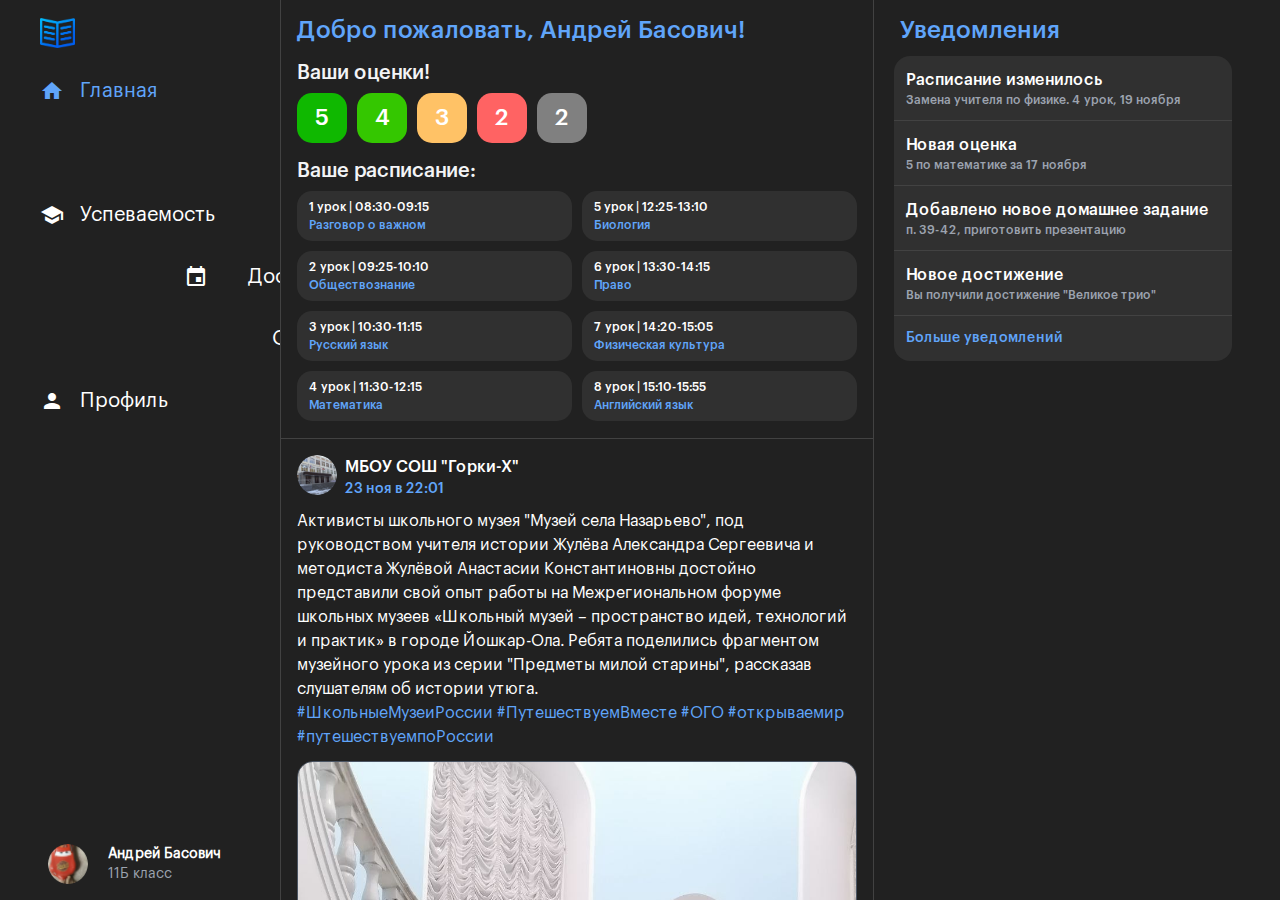
==== commit e8a2d8ee: "Add files via upload" ====
--- a/index.html
+++ b/index.html
@@ -5,13 +5,12 @@
   <meta charset="UTF-8">
   <meta http-equiv="X-UA-Compatible" content="IE=edge">
   <meta name="viewport" content="width=device-width, initial-scale=1.0">
-  <title>Школьный портал</title>
+  <title>Школьный портал | Главная</title>
   <link rel="stylesheet" href="https://cdnjs.cloudflare.com/ajax/libs/font-awesome/6.1.2/css/all.min.css"
     integrity="sha512-1sCRPdkRXhBV2PBLUdRb4tMg1w2YPf37qatUFeS7zlBy7jJI8Lf4VHwWfZZfpXtYSLy85pkm9GaYVYMfw5BC1A=="
     crossorigin="anonymous" referrerpolicy="no-referrer" />
-    <link rel="stylesheet" href="dist.css">
-    <link rel="stylesheet" href="style.css">
-    <link rel="stylesheet" href="responsive.css">
+    <link rel="stylesheet" href="css/style.css">
+    <link rel="stylesheet" href="css/responsive.css">
     <link rel="preconnect" href="https://fonts.googleapis.com">
     <link href="https://fonts.googleapis.com/icon?family=Material+Icons" rel="stylesheet" />
 <link rel="preconnect" href="https://fonts.gstatic.com" crossorigin>
@@ -33,7 +32,7 @@
           <span class="material-icons"> home </span>
           <span class="icon">Главная</span>
         </a>
-        <a href="" class="link mb-8">
+        <a href="schedule.html" class="link mb-8">
           <span class="material-icons">
             calendar_month
             </span>
@@ -43,17 +42,17 @@
           <span class="material-icons"> school </span>
           <span class="icon">Успеваемость</span>
         </a>
+        <a href="achievements.html" class="link mb-8">
+          <span class="material-icons">
+            emoji_events
+            </span>
+          <span class="icon">Достижения</span>
+        </a>
         <a href="" class="link mb-8">
           <span class="material-icons">
-            emoji_events
-            </span>
-          <span class="icon">Достижения</span>
-        </a>
-        <a href="" class="link mb-8">
-          <span class="material-icons">
             apartment
             </span>
-          <span class="icon">Школа</span>
+          <span class="icon">Олимпиады</span>
         </a>
         <a href="" class="link mb-8">
           <span class="material-icons">
--- a/css/style.css
+++ b/css/style.css
@@ -0,0 +1,1570 @@
+/*
+! tailwindcss v3.1.8 | MIT License | https://tailwindcss.com
+*/
+
+/*
+1. Prevent padding and border from affecting element width. (https://github.com/mozdevs/cssremedy/issues/4)
+2. Allow adding a border to an element by just adding a border-width. (https://github.com/tailwindcss/tailwindcss/pull/116)
+*/
+
+*,
+::before,
+::after {
+  box-sizing: border-box;
+  /* 1 */
+  border-width: 0;
+  /* 2 */
+  border-style: solid;
+  /* 2 */
+  border-color: #e5e7eb;
+  /* 2 */
+}
+
+::before,
+::after {
+  --tw-content: '';
+}
+
+/*
+1. Use a consistent sensible line-height in all browsers.
+2. Prevent adjustments of font size after orientation changes in iOS.
+3. Use a more readable tab size.
+4. Use the user's configured `sans` font-family by default.
+*/
+@font-face {
+  font-family: GraphikLCG-Medium; /* Гарнитура шрифта */
+  src: url(fonts/GraphikLCG-Medium.ttf);
+}
+@font-face {
+  font-family: GraphikLCG-Regular; /* Гарнитура шрифта */
+  src: url(fonts/GraphikLCG-Regular.ttf);
+}
+@font-face {
+  font-family: GraphikLCG-Light; /* Гарнитура шрифта */
+  src: url(fonts/GraphikLCG-Light.ttf);
+}
+@font-face {
+  font-family: GraphikLCG-Bold; /* Гарнитура шрифта */
+  src: url(fonts/GraphikLCG-Bold.ttf);
+}
+
+.font-b {
+  font-family: GraphikLCG-Bold;
+}
+.font-l {
+  font-family: GraphikLCG-Light;
+}
+.font-m {
+  font-family: GraphikLCG-Medium;
+}
+.font-r {
+  font-family: GraphikLCG-Regular;
+}
+
+
+html {
+  line-height: 1.5;
+  /* 1 */
+  -webkit-text-size-adjust: 100%;
+  /* 2 */
+  -moz-tab-size: 4;
+  /* 3 */
+  -o-tab-size: 4;
+     tab-size: 4;
+  /* 3 */
+  font-family: GraphikLCG-Medium;
+  /* 4 */
+}
+
+/*
+1. Remove the margin in all browsers.
+2. Inherit line-height from `html` so users can set them as a class directly on the `html` element.
+*/
+
+body {
+  margin: 0;
+  /* 1 */
+  line-height: inherit;
+  overflow: hidden;
+  /* 2 */
+}
+
+/*
+1. Add the correct height in Firefox.
+2. Correct the inheritance of border color in Firefox. (https://bugzilla.mozilla.org/show_bug.cgi?id=190655)
+3. Ensure horizontal rules are visible by default.
+*/
+
+hr {
+  height: 0;
+  /* 1 */
+  color: inherit;
+  /* 2 */
+  border-top-width: 1px;
+  /* 3 */
+}
+
+/*
+Add the correct text decoration in Chrome, Edge, and Safari.
+*/
+
+abbr:where([title]) {
+  -webkit-text-decoration: underline dotted;
+          text-decoration: underline dotted;
+}
+
+/*
+Remove the default font size and weight for headings.
+*/
+
+h1,
+h2,
+h3,
+h4,
+h5,
+h6 {
+  font-size: inherit;
+  font-weight: inherit;
+}
+
+/*
+Reset links to optimize for opt-in styling instead of opt-out.
+*/
+
+a {
+  color: inherit;
+  text-decoration: inherit;
+}
+
+/*
+Add the correct font weight in Edge and Safari.
+*/
+
+b,
+strong {
+  font-weight: bolder;
+}
+
+/*
+1. Use the user's configured `mono` font family by default.
+2. Correct the odd `em` font sizing in all browsers.
+*/
+
+code,
+kbd,
+samp,
+pre {
+  font-family: ui-monospace, SFMono-Regular, Menlo, Monaco, Consolas, "Liberation Mono", "Courier New", monospace;
+  /* 1 */
+  font-size: 1em;
+  /* 2 */
+}
+
+/*
+Add the correct font size in all browsers.
+*/
+
+small {
+  font-size: 80%;
+}
+
+/*
+Prevent `sub` and `sup` elements from affecting the line height in all browsers.
+*/
+
+sub,
+sup {
+  font-size: 75%;
+  line-height: 0;
+  position: relative;
+  vertical-align: baseline;
+}
+
+sub {
+  bottom: -0.25em;
+}
+
+sup {
+  top: -0.5em;
+}
+
+/*
+1. Remove text indentation from table contents in Chrome and Safari. (https://bugs.chromium.org/p/chromium/issues/detail?id=999088, https://bugs.webkit.org/show_bug.cgi?id=201297)
+2. Correct table border color inheritance in all Chrome and Safari. (https://bugs.chromium.org/p/chromium/issues/detail?id=935729, https://bugs.webkit.org/show_bug.cgi?id=195016)
+3. Remove gaps between table borders by default.
+*/
+
+table {
+  text-indent: 0;
+  /* 1 */
+  border-color: inherit;
+  /* 2 */
+  border-collapse: collapse;
+  /* 3 */
+}
+
+/*
+1. Change the font styles in all browsers.
+2. Remove the margin in Firefox and Safari.
+3. Remove default padding in all browsers.
+*/
+
+button,
+input,
+optgroup,
+select,
+textarea {
+  font-family: inherit;
+  /* 1 */
+  font-size: 100%;
+  /* 1 */
+  font-weight: inherit;
+  /* 1 */
+  line-height: inherit;
+  /* 1 */
+  color: inherit;
+  /* 1 */
+  margin: 0;
+  /* 2 */
+  padding: 0;
+  /* 3 */
+}
+
+/*
+Remove the inheritance of text transform in Edge and Firefox.
+*/
+
+button,
+select {
+  text-transform: none;
+}
+
+/*
+1. Correct the inability to style clickable types in iOS and Safari.
+2. Remove default button styles.
+*/
+
+button,
+[type='button'],
+[type='reset'],
+[type='submit'] {
+  -webkit-appearance: button;
+  /* 1 */
+  background-color: transparent;
+  /* 2 */
+  background-image: none;
+  /* 2 */
+}
+
+/*
+Use the modern Firefox focus style for all focusable elements.
+*/
+
+:-moz-focusring {
+  outline: auto;
+}
+
+/*
+Remove the additional `:invalid` styles in Firefox. (https://github.com/mozilla/gecko-dev/blob/2f9eacd9d3d995c937b4251a5557d95d494c9be1/layout/style/res/forms.css#L728-L737)
+*/
+
+:-moz-ui-invalid {
+  box-shadow: none;
+}
+
+/*
+Add the correct vertical alignment in Chrome and Firefox.
+*/
+
+progress {
+  vertical-align: baseline;
+}
+
+/*
+Correct the cursor style of increment and decrement buttons in Safari.
+*/
+
+::-webkit-inner-spin-button,
+::-webkit-outer-spin-button {
+  height: auto;
+}
+
+/*
+1. Correct the odd appearance in Chrome and Safari.
+2. Correct the outline style in Safari.
+*/
+
+[type='search'] {
+  -webkit-appearance: textfield;
+  /* 1 */
+  outline-offset: -2px;
+  /* 2 */
+}
+
+/*
+Remove the inner padding in Chrome and Safari on macOS.
+*/
+
+::-webkit-search-decoration {
+  -webkit-appearance: none;
+}
+
+/*
+1. Correct the inability to style clickable types in iOS and Safari.
+2. Change font properties to `inherit` in Safari.
+*/
+
+::-webkit-file-upload-button {
+  -webkit-appearance: button;
+  /* 1 */
+  font: inherit;
+  /* 2 */
+}
+
+/*
+Add the correct display in Chrome and Safari.
+*/
+
+summary {
+  display: list-item;
+}
+
+/*
+Removes the default spacing and border for appropriate elements.
+*/
+
+blockquote,
+dl,
+dd,
+h1,
+h2,
+h3,
+h4,
+h5,
+h6,
+hr,
+figure,
+p,
+pre {
+  margin: 0;
+}
+
+fieldset {
+  margin: 0;
+  padding: 0;
+}
+
+legend {
+  padding: 0;
+}
+
+ol,
+ul,
+menu {
+  list-style: none;
+  margin: 0;
+  padding: 0;
+}
+
+/*
+Prevent resizing textareas horizontally by default.
+*/
+
+textarea {
+  resize: vertical;
+}
+
+/*
+1. Reset the default placeholder opacity in Firefox. (https://github.com/tailwindlabs/tailwindcss/issues/3300)
+2. Set the default placeholder color to the user's configured gray 400 color.
+*/
+
+input::-moz-placeholder, textarea::-moz-placeholder {
+  opacity: 1;
+  /* 1 */
+  color: #9ca3af;
+  /* 2 */
+}
+
+input::placeholder,
+textarea::placeholder {
+  opacity: 1;
+  /* 1 */
+  color: #9ca3af;
+  /* 2 */
+}
+
+/*
+Set the default cursor for buttons.
+*/
+
+button,
+[role="button"] {
+  cursor: pointer;
+}
+
+/*
+Make sure disabled buttons don't get the pointer cursor.
+*/
+
+:disabled {
+  cursor: default;
+}
+
+/*
+1. Make replaced elements `display: block` by default. (https://github.com/mozdevs/cssremedy/issues/14)
+2. Add `vertical-align: middle` to align replaced elements more sensibly by default. (https://github.com/jensimmons/cssremedy/issues/14#issuecomment-634934210)
+   This can trigger a poorly considered lint error in some tools but is included by design.
+*/
+
+img,
+svg,
+video,
+canvas,
+audio,
+iframe,
+embed,
+object {
+  display: block;
+  /* 1 */
+  vertical-align: middle;
+  /* 2 */
+}
+
+/*
+Constrain images and videos to the parent width and preserve their intrinsic aspect ratio. (https://github.com/mozdevs/cssremedy/issues/14)
+*/
+
+img,
+video {
+  max-width: 100%;
+  height: auto;
+}
+
+*, ::before, ::after {
+  --tw-border-spacing-x: 0;
+  --tw-border-spacing-y: 0;
+  --tw-translate-x: 0;
+  --tw-translate-y: 0;
+  --tw-rotate: 0;
+  --tw-skew-x: 0;
+  --tw-skew-y: 0;
+  --tw-scale-x: 1;
+  --tw-scale-y: 1;
+  --tw-pan-x:  ;
+  --tw-pan-y:  ;
+  --tw-pinch-zoom:  ;
+  --tw-scroll-snap-strictness: proximity;
+  --tw-ordinal:  ;
+  --tw-slashed-zero:  ;
+  --tw-numeric-figure:  ;
+  --tw-numeric-spacing:  ;
+  --tw-numeric-fraction:  ;
+  --tw-ring-inset:  ;
+  --tw-ring-offset-width: 0px;
+  --tw-ring-offset-color: #fff;
+  --tw-ring-color: rgb(59 130 246 / 0.5);
+  --tw-ring-offset-shadow: 0 0 #0000;
+  --tw-ring-shadow: 0 0 #0000;
+  --tw-shadow: 0 0 #0000;
+  --tw-shadow-colored: 0 0 #0000;
+  --tw-blur:  ;
+  --tw-brightness:  ;
+  --tw-contrast:  ;
+  --tw-grayscale:  ;
+  --tw-hue-rotate:  ;
+  --tw-invert:  ;
+  --tw-saturate:  ;
+  --tw-sepia:  ;
+  --tw-drop-shadow:  ;
+  --tw-backdrop-blur:  ;
+  --tw-backdrop-brightness:  ;
+  --tw-backdrop-contrast:  ;
+  --tw-backdrop-grayscale:  ;
+  --tw-backdrop-hue-rotate:  ;
+  --tw-backdrop-invert:  ;
+  --tw-backdrop-opacity:  ;
+  --tw-backdrop-saturate:  ;
+  --tw-backdrop-sepia:  ;
+}
+
+::-webkit-backdrop {
+  --tw-border-spacing-x: 0;
+  --tw-border-spacing-y: 0;
+  --tw-translate-x: 0;
+  --tw-translate-y: 0;
+  --tw-rotate: 0;
+  --tw-skew-x: 0;
+  --tw-skew-y: 0;
+  --tw-scale-x: 1;
+  --tw-scale-y: 1;
+  --tw-pan-x:  ;
+  --tw-pan-y:  ;
+  --tw-pinch-zoom:  ;
+  --tw-scroll-snap-strictness: proximity;
+  --tw-ordinal:  ;
+  --tw-slashed-zero:  ;
+  --tw-numeric-figure:  ;
+  --tw-numeric-spacing:  ;
+  --tw-numeric-fraction:  ;
+  --tw-ring-inset:  ;
+  --tw-ring-offset-width: 0px;
+  --tw-ring-offset-color: #fff;
+  --tw-ring-color: rgb(59 130 246 / 0.5);
+  --tw-ring-offset-shadow: 0 0 #0000;
+  --tw-ring-shadow: 0 0 #0000;
+  --tw-shadow: 0 0 #0000;
+  --tw-shadow-colored: 0 0 #0000;
+  --tw-blur:  ;
+  --tw-brightness:  ;
+  --tw-contrast:  ;
+  --tw-grayscale:  ;
+  --tw-hue-rotate:  ;
+  --tw-invert:  ;
+  --tw-saturate:  ;
+  --tw-sepia:  ;
+  --tw-drop-shadow:  ;
+  --tw-backdrop-blur:  ;
+  --tw-backdrop-brightness:  ;
+  --tw-backdrop-contrast:  ;
+  --tw-backdrop-grayscale:  ;
+  --tw-backdrop-hue-rotate:  ;
+  --tw-backdrop-invert:  ;
+  --tw-backdrop-opacity:  ;
+  --tw-backdrop-saturate:  ;
+  --tw-backdrop-sepia:  ;
+}
+
+::backdrop {
+  --tw-border-spacing-x: 0;
+  --tw-border-spacing-y: 0;
+  --tw-translate-x: 0;
+  --tw-translate-y: 0;
+  --tw-rotate: 0;
+  --tw-skew-x: 0;
+  --tw-skew-y: 0;
+  --tw-scale-x: 1;
+  --tw-scale-y: 1;
+  --tw-pan-x:  ;
+  --tw-pan-y:  ;
+  --tw-pinch-zoom:  ;
+  --tw-scroll-snap-strictness: proximity;
+  --tw-ordinal:  ;
+  --tw-slashed-zero:  ;
+  --tw-numeric-figure:  ;
+  --tw-numeric-spacing:  ;
+  --tw-numeric-fraction:  ;
+  --tw-ring-inset:  ;
+  --tw-ring-offset-width: 0px;
+  --tw-ring-offset-color: #fff;
+  --tw-ring-color: rgb(59 130 246 / 0.5);
+  --tw-ring-offset-shadow: 0 0 #0000;
+  --tw-ring-shadow: 0 0 #0000;
+  --tw-shadow: 0 0 #0000;
+  --tw-shadow-colored: 0 0 #0000;
+  --tw-blur:  ;
+  --tw-brightness:  ;
+  --tw-contrast:  ;
+  --tw-grayscale:  ;
+  --tw-hue-rotate:  ;
+  --tw-invert:  ;
+  --tw-saturate:  ;
+  --tw-sepia:  ;
+  --tw-drop-shadow:  ;
+  --tw-backdrop-blur:  ;
+  --tw-backdrop-brightness:  ;
+  --tw-backdrop-contrast:  ;
+  --tw-backdrop-grayscale:  ;
+  --tw-backdrop-hue-rotate:  ;
+  --tw-backdrop-invert:  ;
+  --tw-backdrop-opacity:  ;
+  --tw-backdrop-saturate:  ;
+  --tw-backdrop-sepia:  ;
+}
+
+.container {
+  width: 100%;
+}
+
+@media (min-width: 640px) {
+  .container {
+    max-width: 640px;
+  }
+}
+
+@media (min-width: 768px) {
+  .container {
+    max-width: 768px;
+  }
+}
+
+@media (min-width: 1024px) {
+  .container {
+    max-width: 1024px;
+  }
+}
+
+@media (min-width: 1280px) {
+  .container {
+    max-width: 1280px;
+  }
+}
+
+@media (min-width: 1536px) {
+  .container {
+    max-width: 1536px;
+  }
+}
+
+.link-active {
+  display: flex;
+  align-items: center;
+  justify-content: center;
+  --tw-text-opacity: 1;
+  color: rgb(96 165 250 / var(--tw-text-opacity));
+}
+
+@media (min-width: 1280px) {
+  .link-active {
+    justify-content: flex-start;
+  }
+}
+
+.link {
+  display: flex;
+  align-items: center;
+  justify-content: center;
+  --tw-text-opacity: 1;
+  color: rgb(31 41 55 / var(--tw-text-opacity));
+  transition-property: color, background-color, border-color, fill, stroke, opacity, box-shadow, transform, filter, -webkit-text-decoration-color, -webkit-backdrop-filter;
+  transition-property: color, background-color, border-color, text-decoration-color, fill, stroke, opacity, box-shadow, transform, filter, backdrop-filter;
+  transition-property: color, background-color, border-color, text-decoration-color, fill, stroke, opacity, box-shadow, transform, filter, backdrop-filter, -webkit-text-decoration-color, -webkit-backdrop-filter;
+  transition-duration: 300ms;
+  transition-timing-function: cubic-bezier(0.4, 0, 0.2, 1);
+}
+
+.link:hover {
+  --tw-text-opacity: 1;
+  color: rgb(96 165 250 / var(--tw-text-opacity));
+}
+
+.dark .link {
+  --tw-text-opacity: 1;
+  color: rgb(255 255 255 / var(--tw-text-opacity));
+}
+
+.dark .link:hover {
+  --tw-text-opacity: 1;
+  color: rgb(96 165 250 / var(--tw-text-opacity));
+}
+
+@media (min-width: 1280px) {
+  .link {
+    justify-content: flex-start;
+  }
+}
+
+.icon {
+  display: none;
+  font-weight: 500;
+}
+
+@media (min-width: 1280px) {
+  .icon {
+    margin-left: 1rem;
+    display: block;
+  }
+}
+
+.absolute {
+  position: absolute;
+}
+
+.relative {
+  position: relative;
+}
+
+.sticky {
+  position: -webkit-sticky;
+  position: sticky;
+}
+
+.top-0 {
+  top: 0px;
+}
+
+.left-4 {
+  left: 1rem;
+}
+
+.top-1\/2 {
+  top: 50%;
+}
+
+.m-2 {
+  margin: 0.5rem;
+}
+
+.mx-auto {
+  margin-left: auto;
+  margin-right: auto;
+}
+
+.my-2 {
+  margin-top: 0.5rem;
+  margin-bottom: 0.5rem;
+}
+
+.my-3 {
+  margin-top: 0.75rem;
+  margin-bottom: 0.75rem;
+}
+
+.mt-5 {
+  margin-top: 1.25rem;
+}
+
+.mb-8 {
+  margin-bottom: 2rem;
+}
+
+.mt-auto {
+  margin-top: auto;
+}
+
+.mb-2 {
+  margin-bottom: 0.5rem;
+}
+
+.ml-auto {
+  margin-left: auto;
+}
+
+.mr-1 {
+  margin-right: 0.25rem;
+}
+
+.ml-2 {
+  margin-left: 0.5rem;
+}
+
+.ml-1 {
+  margin-left: 0.25rem;
+}
+
+.mr-2 {
+  margin-right: 0.5rem;
+}
+
+.mb-5 {
+  margin-bottom: 1.25rem;
+}
+
+.block {
+  display: block;
+}
+
+.flex {
+  display: flex;
+}
+
+.hidden {
+  display: none;
+}
+
+.h-screen {
+  height: 100vh;
+}
+
+.h-full {
+  height: 100%;
+}
+
+.h-11 {
+  height: 2.75rem;
+}
+
+.h-10 {
+  height: 2.5rem;
+}
+
+.h-16 {
+  height: 4rem;
+}
+
+.h-9 {
+  height: 2.25rem;
+}
+
+.h-8 {
+  height: 2rem;
+}
+
+.h-12 {
+  height: 3rem;
+}
+
+.h-4 {
+  height: 1rem;
+}
+
+.w-20 {
+  width: 5rem;
+}
+
+.w-11 {
+  width: 2.75rem;
+}
+
+.w-14 {
+  width: 3.5rem;
+}
+
+.w-10 {
+  width: 2.5rem;
+}
+
+.w-full {
+  width: 100%;
+}
+
+.w-9 {
+  width: 2.25rem;
+}
+
+.w-auto {
+  width: auto;
+}
+
+.w-8 {
+  width: 2rem;
+}
+
+.w-\[30\%\] {
+  width: 30%;
+}
+
+.w-12 {
+  width: 3rem;
+}
+
+.w-5\/6 {
+  width: 83.333333%;
+}
+
+.w-3\/4 {
+  width: 75%;
+}
+
+.w-4\/6 {
+  width: 66.666667%;
+}
+
+.flex-1 {
+  flex: 1 1 0%;
+}
+
+.flex-shrink-0 {
+  flex-shrink: 0;
+}
+
+.shrink-0 {
+  flex-shrink: 0;
+}
+
+.-translate-y-1\/2 {
+  --tw-translate-y: -50%;
+  transform: translate(var(--tw-translate-x), var(--tw-translate-y)) rotate(var(--tw-rotate)) skewX(var(--tw-skew-x)) skewY(var(--tw-skew-y)) scaleX(var(--tw-scale-x)) scaleY(var(--tw-scale-y));
+}
+
+@-webkit-keyframes spin {
+  to {
+    transform: rotate(360deg);
+  }
+}
+
+@keyframes spin {
+  to {
+    transform: rotate(360deg);
+  }
+}
+
+.animate-spin-fast {
+  -webkit-animation: spin 0.5s linear infinite;
+          animation: spin 0.5s linear infinite;
+}
+
+@-webkit-keyframes pulse {
+  50% {
+    opacity: .5;
+  }
+}
+
+@keyframes pulse {
+  50% {
+    opacity: .5;
+  }
+}
+
+.animate-pulse {
+  -webkit-animation: pulse 2s cubic-bezier(0.4, 0, 0.6, 1) infinite;
+          animation: pulse 2s cubic-bezier(0.4, 0, 0.6, 1) infinite;
+}
+
+.cursor-pointer {
+  cursor: pointer;
+}
+
+.resize-none {
+  resize: none;
+}
+
+.flex-col {
+  flex-direction: column;
+}
+
+.items-center {
+  align-items: center;
+}
+
+.justify-center {
+  justify-content: center;
+}
+
+.justify-between {
+  justify-content: space-between;
+}
+
+.gap-x-4 {
+  -moz-column-gap: 1rem;
+       column-gap: 1rem;
+}
+
+.space-y-2 > :not([hidden]) ~ :not([hidden]) {
+  --tw-space-y-reverse: 0;
+  margin-top: calc(0.5rem * calc(1 - var(--tw-space-y-reverse)));
+  margin-bottom: calc(0.5rem * var(--tw-space-y-reverse));
+}
+
+.overflow-y-auto {
+  overflow-y: auto;
+}
+
+.rounded-full {
+  border-radius: 9999px;
+}
+
+.rounded-2xl {
+  border-radius: 1rem;
+}
+
+.rounded {
+  border-radius: 0.25rem;
+}
+
+.border {
+  border-width: 1px;
+}
+
+.border-2 {
+  border-width: 2px;
+}
+
+.border-b {
+  border-bottom-width: 1px;
+}
+
+.border-t {
+  border-top-width: 1px;
+}
+
+.border-gray-200 {
+  --tw-border-opacity: 1;
+  border-color: #424242;
+}
+
+.border-gray-600 {
+  --tw-border-opacity: 1;
+  border-color: rgb(75 85 99 / var(--tw-border-opacity));
+}
+
+.border-blue-400 {
+  --tw-border-opacity: 1;
+  border-color: rgb(96 165 250 / var(--tw-border-opacity));
+}
+
+.bg-white {
+  --tw-bg-opacity: 1;
+  background-color: rgb(255 255 255 / var(--tw-bg-opacity));
+}
+
+.bg-blue-400 {
+  --tw-bg-opacity: 1;
+  background-color: rgb(96 165 250 / var(--tw-bg-opacity));
+}
+
+.bg-transparent {
+  background-color: transparent;
+}
+
+.bg-gray-50 {
+  --tw-bg-opacity: 1;
+  background-color: rgb(249 250 251 / var(--tw-bg-opacity));
+}
+
+.bg-gray-200 {
+  --tw-bg-opacity: 1;
+  background-color: rgb(229 231 235 / var(--tw-bg-opacity));
+}
+
+.bg-gray-400 {
+  --tw-bg-opacity: 1;
+  background-color: rgb(156 163 175 / var(--tw-bg-opacity));
+}
+
+.p-2 {
+  padding: 0.5rem;
+}
+
+.p-4 {
+  padding: 1rem;
+}
+
+.p-6 {
+  padding: 1.5rem;
+}
+
+.p-3 {
+  padding: 0.75rem;
+}
+
+.p-5 {
+  padding: 1.25rem;
+}
+
+.px-4 {
+  padding-left: 1rem;
+  padding-right: 1rem;
+}
+
+.py-3 {
+  padding-top: 0.75rem;
+  padding-bottom: 0.75rem;
+}
+
+.px-6 {
+  padding-left: 1.5rem;
+  padding-right: 1.5rem;
+}
+
+.py-4 {
+  padding-top: 1rem;
+  padding-bottom: 1rem;
+}
+
+.py-2 {
+  padding-top: 0.5rem;
+  padding-bottom: 0.5rem;
+}
+
+.py-1 {
+  padding-top: 0.25rem;
+  padding-bottom: 0.25rem;
+}
+
+.pb-3 {
+  padding-bottom: 0.75rem;
+}
+
+.pb-4 {
+  padding-bottom: 1rem;
+}
+
+.pb-0 {
+  padding-bottom: 0px;
+}
+
+.pl-8 {
+  padding-left: 1rem;
+}
+
+.pr-4 {
+  padding-right: 1rem;
+}
+
+.pl-12 {
+  padding-left: 3rem;
+}
+
+.text-center {
+  text-align: center;
+}
+
+.text-4xl {
+  font-size: 2.25rem;
+  line-height: 2.5rem;
+}
+
+.text-xl {
+  font-size: 1.25rem;
+  line-height: 1.75rem;
+}
+
+.text-sm {
+  font-size: 0.875rem;
+  line-height: 1.25rem;
+}
+
+.text-xs {
+  font-size: 0.75rem;
+  line-height: 1rem;
+}
+
+.text-lg {
+  font-size: 1.125rem;
+  line-height: 1.75rem;
+}
+
+.text-2xl {
+  font-size: 1.5rem;
+  line-height: 2rem;
+}
+
+.font-bold {
+  font-weight: 700;
+}
+
+.font-medium {
+  font-weight: 500;
+}
+
+.font-normal {
+  font-weight: 400;
+}
+
+.leading-5 {
+  line-height: 1.25rem;
+}
+
+.text-white {
+  --tw-text-opacity: 1;
+  color: rgb(255 255 255 / var(--tw-text-opacity));
+}
+
+.text-gray-800 {
+  --tw-text-opacity: 1;
+  color: rgb(31 41 55 / var(--tw-text-opacity));
+}
+
+.text-gray-400 {
+  --tw-text-opacity: 1;
+  color: rgb(156 163 175 / var(--tw-text-opacity));
+}
+
+.text-blue-400 {
+  --tw-text-opacity: 1;
+  color: rgb(96 165 250 / var(--tw-text-opacity));
+}
+
+.text-gray-900 {
+  --tw-text-opacity: 1;
+  color: rgb(17 24 39 / var(--tw-text-opacity));
+}
+
+.text-gray-500 {
+  --tw-text-opacity: 1;
+  color: rgb(107 114 128 / var(--tw-text-opacity));
+}
+
+.text-gray-600 {
+  --tw-text-opacity: 1;
+  color: rgb(75 85 99 / var(--tw-text-opacity));
+}
+
+.text-gray-100 {
+  --tw-text-opacity: 1;
+  color: rgb(243 244 246 / var(--tw-text-opacity));
+}
+
+/* width */
+
+::-webkit-scrollbar,
+  .dark ::-webkit-scrollbar {
+  width: 8px;
+  height: 8px;
+}
+
+/* Track */
+
+::-webkit-scrollbar-track {
+  /* border-radius: 100vh; */
+  background: #fff;
+}
+
+/* Handle */
+
+::-webkit-scrollbar-thumb {
+  background: #ccc;
+  border: 2px solid #fff;
+}
+
+/* Track */
+
+.dark ::-webkit-scrollbar-track {
+  background: #374151;
+}
+
+/* Handle */
+
+.dark ::-webkit-scrollbar-thumb {
+  background: #6b7280;
+  border: 2px solid #374151;
+}
+
+.hover\:text-blue-400:hover {
+  --tw-text-opacity: 1;
+  color: rgb(96 165 250 / var(--tw-text-opacity));
+}
+
+.hover\:text-green-400:hover {
+  --tw-text-opacity: 1;
+  color: rgb(74 222 128 / var(--tw-text-opacity));
+}
+
+.hover\:text-red-600:hover {
+  --tw-text-opacity: 1;
+  color: rgb(220 38 38 / var(--tw-text-opacity));
+}
+
+.focus\:outline-none:focus {
+  outline: 2px solid transparent;
+  outline-offset: 2px;
+}
+
+.dark .dark\:border-gray-700 {
+  --tw-border-opacity: 1;
+  border-color: rgb(55 65 81 / var(--tw-border-opacity));
+}
+
+.dark .dark\:border-dim-200 {
+  --tw-border-opacity: 1;
+  border-color: #424242;
+}
+
+.dark .dark\:border-dim-400 {
+  --tw-border-opacity: 1;
+  border-color: rgb(37 51 65 / var(--tw-border-opacity));
+}
+
+.dark .dark\:bg-dim-900 {
+  --tw-bg-opacity: 1;
+  background-color: rgb(33 33 33 / var(--tw-bg-opacity));
+}
+
+.dark .dark\:bg-dim-300 {
+  --tw-bg-opacity: 1;
+  background-color: rgb(32 46 58 / var(--tw-bg-opacity));
+}
+
+.dark .dark\:bg-dim-400 {
+  --tw-bg-opacity: 1;
+  background-color: rgb(37 51 65 / var(--tw-bg-opacity));
+}
+
+.dark .dark\:bg-dim-700 {
+  --tw-bg-opacity: 1;
+  background-color: rgb(48 48 48 / var(--tw-bg-opacity));
+}
+
+.dark .dark\:text-white {
+  --tw-text-opacity: 1;
+  color: rgb(255 255 255 / var(--tw-text-opacity));
+}
+
+.dark .dark\:text-gray-100 {
+  --tw-text-opacity: 1;
+  color: rgb(243 244 246 / var(--tw-text-opacity));
+}
+
+.dark .dark\:hover\:text-blue-400:hover {
+  --tw-text-opacity: 1;
+  color: rgb(96 165 250 / var(--tw-text-opacity));
+}
+
+.dark .dark\:hover\:text-green-400:hover {
+  --tw-text-opacity: 1;
+  color: rgb(74 222 128 / var(--tw-text-opacity));
+}
+
+.dark .dark\:hover\:text-red-600:hover {
+  --tw-text-opacity: 1;
+  color: rgb(220 38 38 / var(--tw-text-opacity));
+}
+
+@media (min-width: 1280px) {
+  .xl\:ml-0 {
+    margin-left: 0px;
+  }
+
+  .xl\:ml-4 {
+    margin-left: 1rem;
+  }
+
+  .xl\:block {
+    display: block;
+  }
+
+  .xl\:flex {
+    display: flex;
+  }
+
+  .xl\:hidden {
+    display: none;
+  }
+
+  .xl\:w-1\/5 {
+    width: 20%;
+  }
+
+  .xl\:w-full {
+    width: 100%;
+  }
+
+  .xl\:w-1\/2 {
+    width: 50%;
+  }
+
+  .xl\:w-48 {
+    width: 12rem;
+  }
+
+  .xl\:max-w-\[1200px\] {
+    max-width: 1200px;
+  }
+
+  .xl\:pr-4 {
+    padding-right: 1rem;
+  }
+
+  .xl\:pl-16 {
+    padding-left: 4rem;
+  }
+}
+.logotypeschool {
+  width: 35px;
+  height: 30px;
+  margin-top: 10px;
+}
+.postpaddingtop {
+  padding-top: 10px;
+}
+.fontsize14 {
+  font-size: 14px;
+}
+.fontsize20 {
+  font-size: 20px;
+}
+.fontsize16 {
+  font-size: 16px;
+}
+.fontsize24 {
+  font-size: 24px;
+}
+.fontsize12 {
+  font-size: 12px;
+}
+.flexwrap {
+  flex-direction: column;
+}
+.grades {
+  display: flex;
+  gap: 10px;
+  vertical-align: middle;
+  color: white;
+  line-height: 50px;
+  text-align: center;
+  font-size: 23px;
+}
+
+/* стили прямоугольников */
+.rectangle-1 {
+  background-color: #0FB800;
+  height: 50px;
+  width: 50px;
+  border-radius: 30%;
+  text-align: center;
+}
+
+.rectangle-2 {
+  background-color: #34C700;
+  height: 50px;
+  width: 50px;
+  vertical-align: bottom;
+  border-radius: 30%;
+  text-align: center;
+}
+.rectangle-2 span {
+  background-color: #34C700;
+}
+
+.rectangle-3 {
+  background-color: #FFC266;
+  height: 50px;
+  width: 50px;
+  border-radius: 30%;
+}
+
+.rectangle-4 {
+  background-color: #FF6363;
+  height: 50px;
+  width: 50px;
+  border-radius: 30%;
+}
+
+.rectangle-5 {
+  background-color: #808080;
+  height: 50px;
+  width: 50px;
+  border-radius: 30%;
+}
+.feedHeader {
+  margin-top: 10px;
+  color: white;
+}
+.yourgrades {
+  margin-top: 10px;
+  margin-bottom: 5px;
+}
+.yourrasp {
+  margin-top: 13px;
+  margin-bottom: 5px;
+  flex-direction: column;
+}
+.yourraspdivs {
+  margin-top: 13px;
+  margin-bottom: 5px;
+  flex-direction: column;
+}
+.rasp { 
+  background-color: #303030;
+  height: 60px;
+  width: 350px;
+  border-radius: 15px;
+}
+
+.raspcontainer { 
+  display: flex;
+  flex-direction: column;
+  gap: 10px;
+  
+}
+.cons { 
+  gap: 10px;
+}
+.yourscedule {
+  margin-bottom: 5px;
+}
+.hellocont {
+  border-right-width: 1px;
+  border-left-width: 1px;
+  border-color: #424242;
+  
+}
+
+input[type=radio] {
+  position: absolute;
+  top: 25px;
+  left: 25px;
+  z-index: -1;
+}
+
+label {
+  cursor: pointer;
+  user-select: none;
+}
+
+label {
+  color: white;
+  display: inline-block;
+  background: black;
+  margin: 0 0 .5em 0;
+  padding: 1em 2em;
+}
+
+input[type=radio]:checked~label {
+  background-color: red;
+}
+
+.schedule1 {
+  font-size: 13px;
+  margin-top: 10px;
+}
+
+.schedule2 {
+  font-size: 12px;
+}
+
+.ml-3 {
+ margin-left: 0.75rem;
+}
+
+.likes {
+  color: #fff;
+  background: #212121;
+  cursor: pointer;
+  user-select: none;
+  border: none;
+  outline: none;
+  transition: color 9999999s;
+}
+
+.likes:active {
+  color: red;
+  transition: color 0s;
+}
+
+.comments {
+  color: #fff;
+  background: #212121;
+  cursor: pointer;
+  user-select: none;
+  border: none;
+  outline: none;
+  transition: color 9999999s;
+}
+
+.comments:active {
+  color: cyan;
+  transition: color 0s;
+}
+
+.reposts {
+  color: #fff;
+  background: #212121;
+  cursor: pointer;
+  user-select: none;
+  border: none;
+  outline: none;
+  transition: color 9999999s;
+}
+
+.reposts:active {
+  color: green;
+  transition: color 0s;
+}
+
+.uvedy {
+  margin-left: 10px;
+}
+
+.uvedyback {
+  margin-left: 10px;
+
+}
+.pt4 {
+  padding-top: 12px;
+}
+
+::-webkit-scrollbar {
+    display: none;
+}
--- a/css/responsive.css
+++ b/css/responsive.css
@@ -0,0 +1,156 @@
+@media (min-width: 420px){
+  .rasp {
+    height: 50px;
+  }
+  .schedule1 {
+    font-size: 12px;
+    margin-top: 7px;
+  }
+  .schedule2 {
+    font-size: 12px;
+  }
+  .rectangle-1 {
+    background-color: #0FB800;
+    height: 50px;
+    width: 50px;
+    border-radius: 30%;
+    text-align: center;
+  }
+  
+  .rectangle-2 {
+    background-color: #34C700;
+    height: 50px;
+    width: 50px;
+    vertical-align: bottom;
+    border-radius: 30%;
+    text-align: center;
+  }
+  .rectangle-2 span {
+    background-color: #34C700;
+  }
+  
+  .rectangle-3 {
+    background-color: #FFC266;
+    height: 50px;
+    width: 50px;
+    border-radius: 30%;
+  }
+  
+  .rectangle-4 {
+    background-color: #FF6363;
+    height: 50px;
+    width: 50px;
+    border-radius: 30%;
+  }
+  
+  .rectangle-5 {
+    background-color: #808080;
+    height: 50px;
+    width: 50px;
+    border-radius: 30%;
+  }
+}
+
+@media (max-width: 410px){
+    .rasp {
+       height: 50px;
+    }
+    .schedule1 {
+       font-size: 11px;
+     }
+    .schedule2 {
+       font-size: 10px;
+     }
+     .rectangle-1 {
+       background-color: #0FB800;
+       height: 45px;
+       width: 45px;
+       border-radius: 30%;
+       text-align: center;
+     }
+     
+     .rectangle-2 {
+       background-color: #34C700;
+       height: 45px;
+       width: 45px;
+       vertical-align: bottom;
+       border-radius: 30%;
+       text-align: center;
+     }
+     .rectangle-2 span {
+       background-color: #34C700;
+     }
+     
+     .rectangle-3 {
+       background-color: #FFC266;
+       height: 45px;
+       width: 45px;
+       border-radius: 30%;
+     }
+     
+     .rectangle-4 {
+       background-color: #FF6363;
+       height: 45px;
+       width: 45px;
+       border-radius: 30%;
+     }
+     
+     .rectangle-5 {
+       background-color: #808080;
+       height: 45px;
+       width: 45px;
+       border-radius: 30%;
+     }
+   }
+
+@media (max-width: 380px){
+ .rasp {
+    height: 50px;
+ }
+ .schedule1 {
+    font-size: 11px;
+  }
+ .schedule2 {
+    font-size: 10px;
+  }
+  .rectangle-1 {
+    background-color: #0FB800;
+    height: 45px;
+    width: 45px;
+    border-radius: 30%;
+    text-align: center;
+  }
+  
+  .rectangle-2 {
+    background-color: #34C700;
+    height: 45px;
+    width: 45px;
+    vertical-align: bottom;
+    border-radius: 30%;
+    text-align: center;
+  }
+  .rectangle-2 span {
+    background-color: #34C700;
+  }
+  
+  .rectangle-3 {
+    background-color: #FFC266;
+    height: 45px;
+    width: 45px;
+    border-radius: 30%;
+  }
+  
+  .rectangle-4 {
+    background-color: #FF6363;
+    height: 45px;
+    width: 45px;
+    border-radius: 30%;
+  }
+  
+  .rectangle-5 {
+    background-color: #808080;
+    height: 45px;
+    width: 45px;
+    border-radius: 30%;
+  }
+}
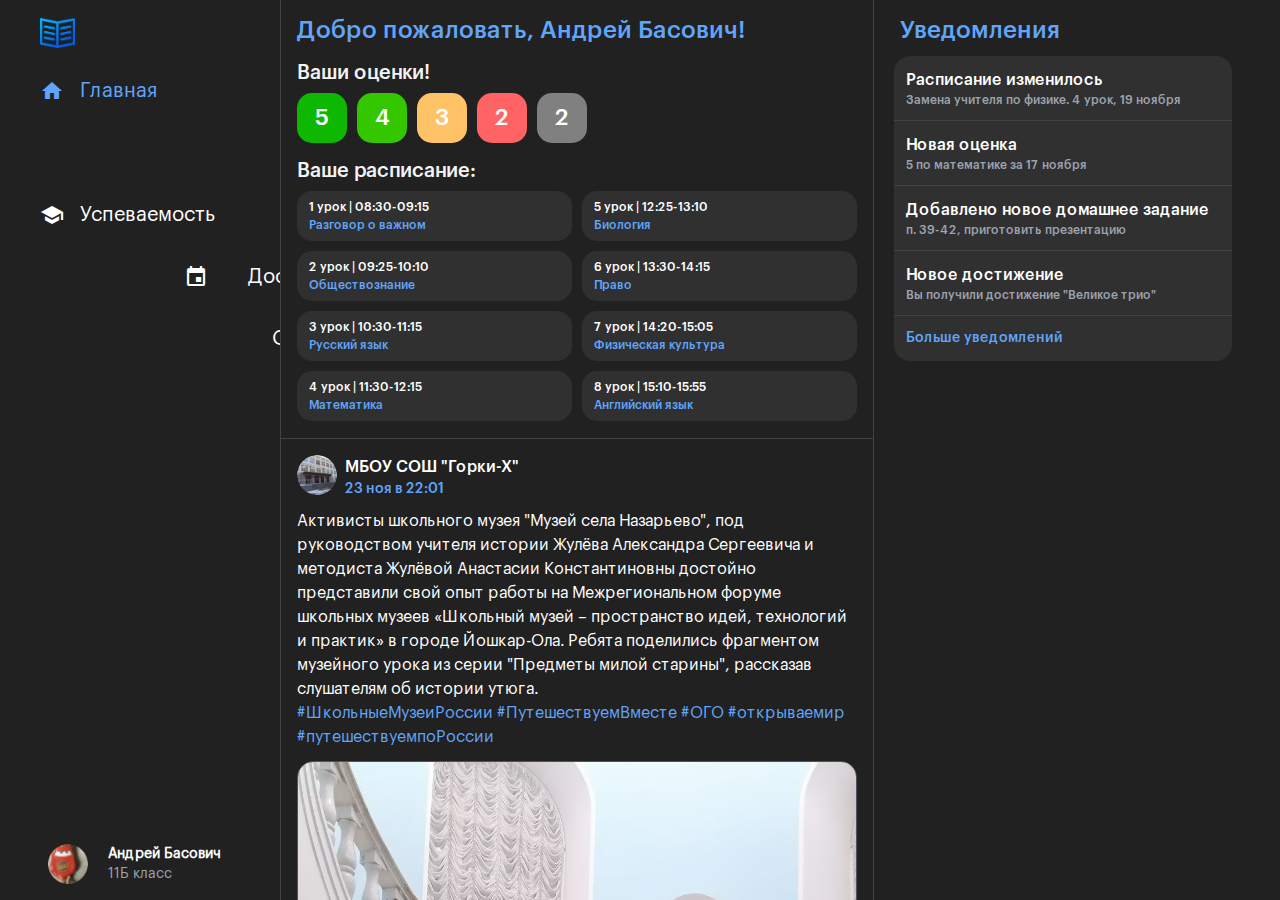
==== commit 1f393cab: "Add files via upload" ====
--- a/index.html
+++ b/index.html
@@ -23,12 +23,12 @@
     <!-- Left -->
     <div class="xl:w-1/5 w-20 h-full flex flex-col xl:pr-4 fontsize20 font-r">
       <!-- Logo -->
-      <a href="" class="link-active  my-2">
+      <a href="" class="link-active my-2">
         <img src="images/LogoSchool1.png" class="logotypeschool"></img>
       </a>
       <!-- Nav -->
       <nav class="mt-5">
-        <a href="" class="link-active mb-8">
+        <a href="index.html" class="link-active mb-8">
           <span class="material-icons"> home </span>
           <span class="icon">Главная</span>
         </a>
@@ -38,7 +38,7 @@
             </span>
           <span class="icon">Расписание</span>
         </a>
-        <a href="" class="link mb-8">
+        <a href="uspevaemost.html" class="link mb-8">
           <span class="material-icons"> school </span>
           <span class="icon">Успеваемость</span>
         </a>
@@ -48,17 +48,11 @@
             </span>
           <span class="icon">Достижения</span>
         </a>
-        <a href="" class="link mb-8">
+        <a href="olimpy.html" class="link mb-8">
           <span class="material-icons">
             apartment
             </span>
           <span class="icon">Олимпиады</span>
-        </a>
-        <a href="" class="link mb-8">
-          <span class="material-icons">
-            person
-            </span>
-          <span class="icon">Профиль</span>
         </a>
       </nav>
       <!-- User -->
